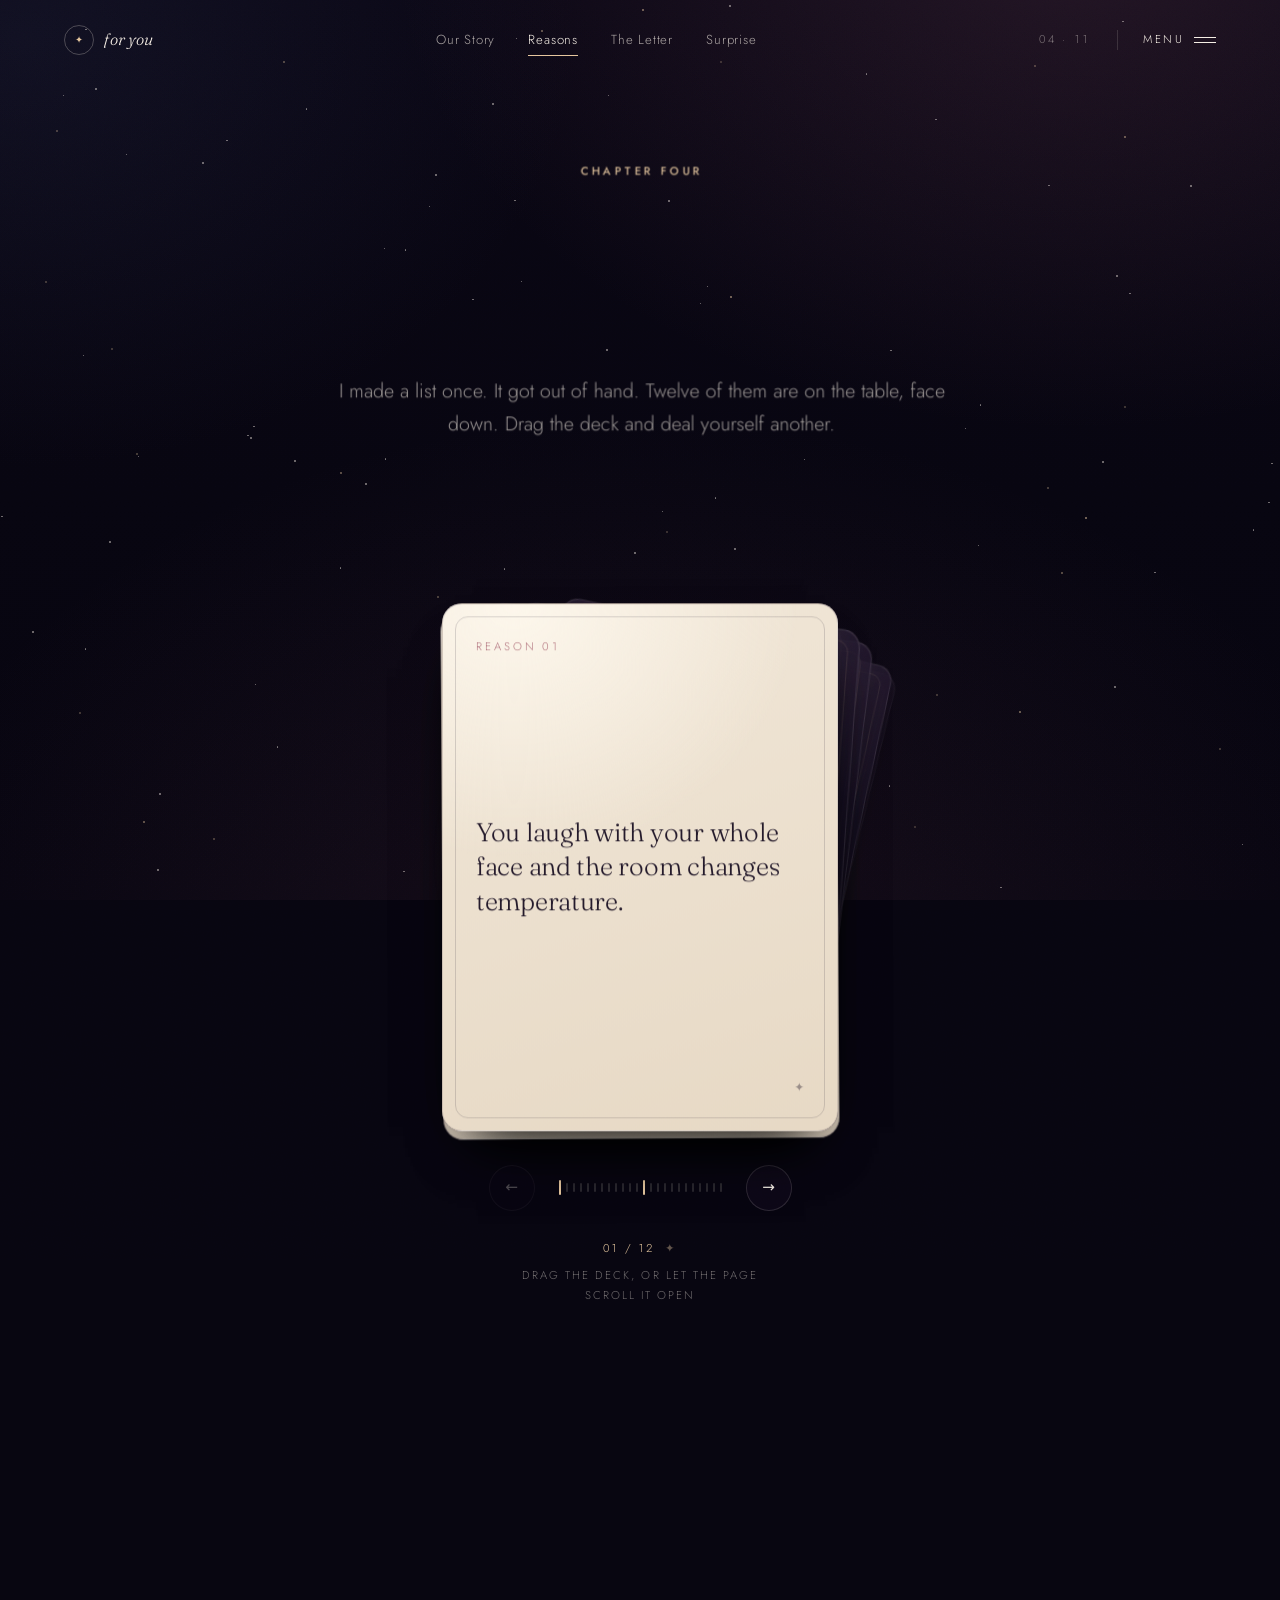
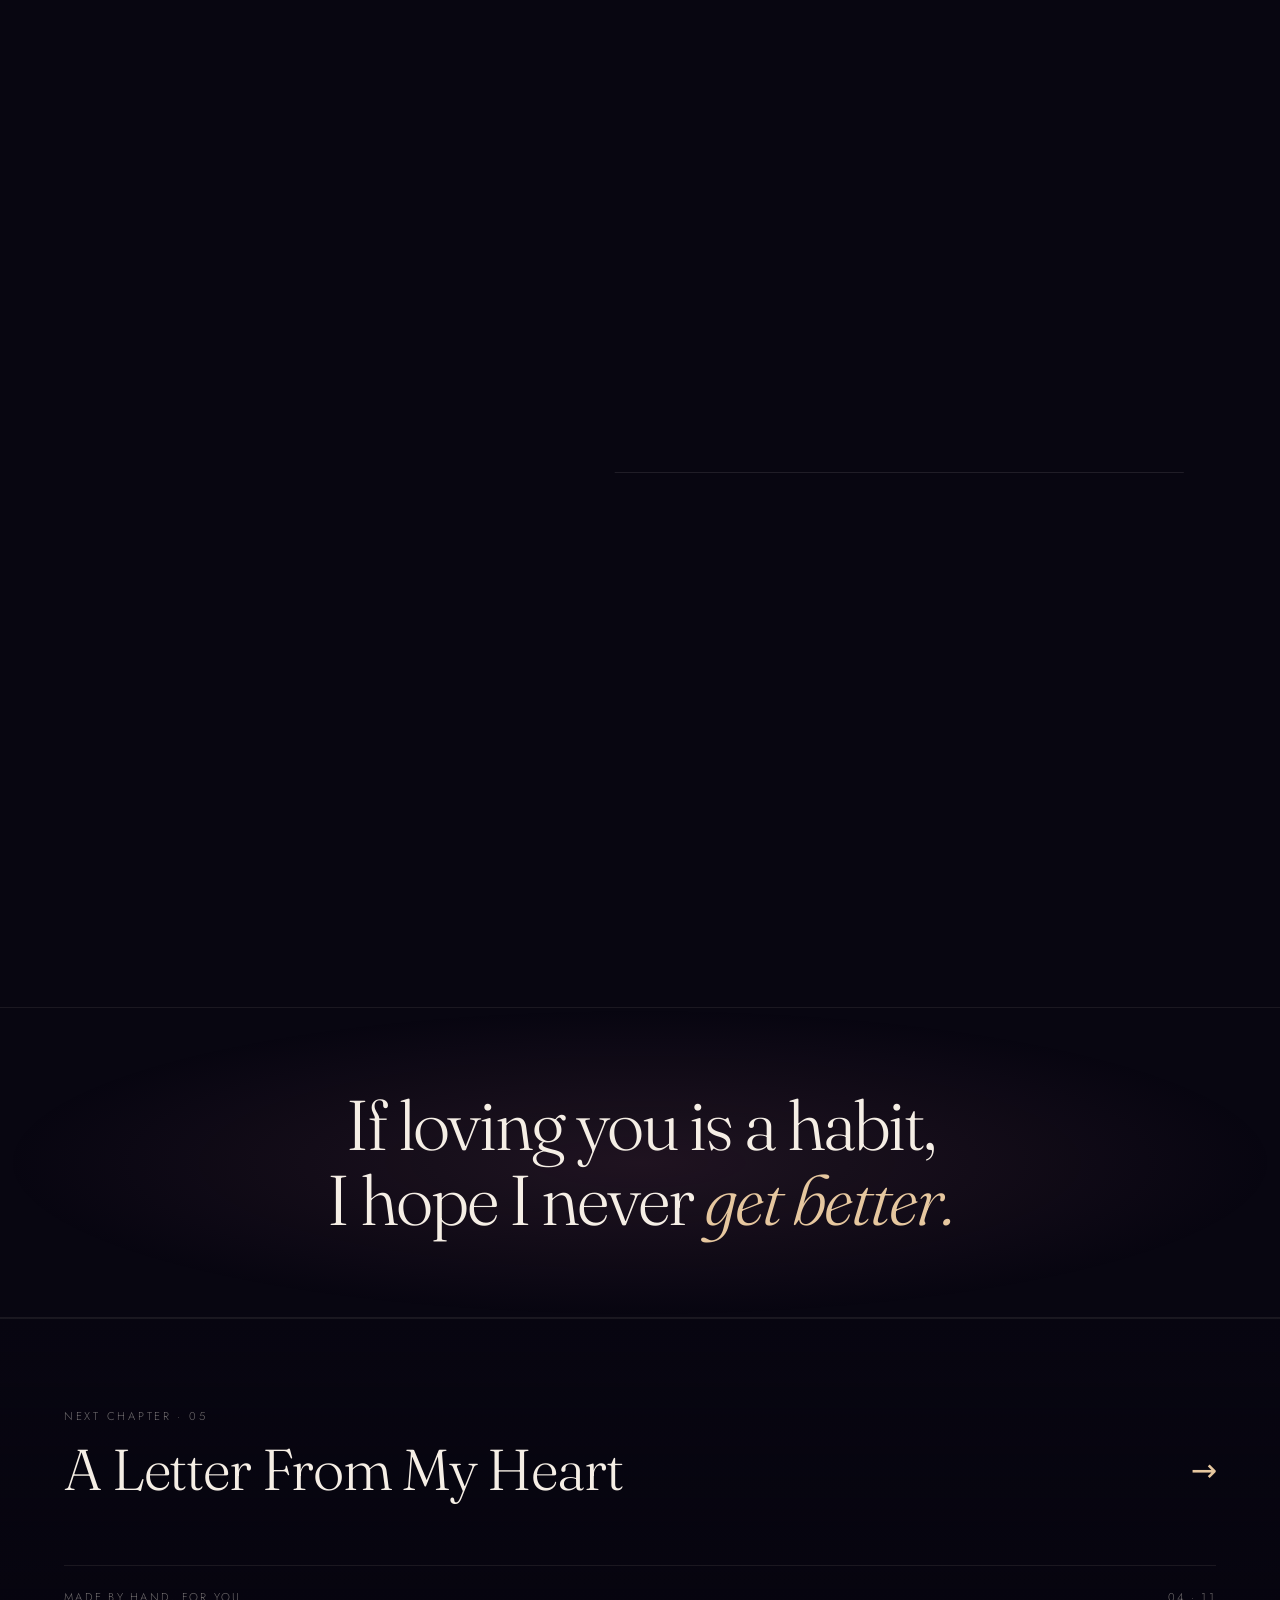
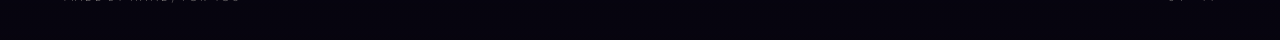
==== __deckdom3.html @ 0c1b1660 "Add files via upload" ====
<!DOCTYPE html>
<html lang="en" class="lenis has-lamp is-ready" style="scroll-behavior: auto;"><head>
<meta charset="utf-8">
<meta name="viewport" content="width=device-width, initial-scale=1, viewport-fit=cover">
<title>Reasons I Love You · November 4</title>
<meta name="description" content="Twelve of a thousand reasons. Drag the deck and deal yourself another. Chapter four.">
<meta name="theme-color" content="#080611">
<script src="js/gate.js"></script>
<link rel="icon" href="data:image/svg+xml,%3Csvg xmlns='http://www.w3.org/2000/svg' viewBox='0 0 32 32'%3E%3Ctext y='25' x='4' font-size='24' fill='%23e6c79f'%3E%E2%99%A5%3C/text%3E%3C/svg%3E">
<link rel="preconnect" href="https://fonts.googleapis.com">
<link rel="preconnect" href="https://fonts.gstatic.com" crossorigin="">
<link href="https://fonts.googleapis.com/css2?family=Fraunces:ital,opsz,wght@0,9..144,300..700;1,9..144,300..700&amp;family=Jost:wght@300;400;500&amp;display=swap" rel="stylesheet">
<link rel="stylesheet" href="css/tokens.css">
<link rel="stylesheet" href="css/base.css">
<link rel="stylesheet" href="css/components.css">
<link rel="stylesheet" href="css/pages.css">
<link rel="stylesheet" href="css/deck.css">
</head>
<body data-page="reasons" style="">

<a class="skip" href="#main">Skip to the content</a>

<div class="veil" aria-hidden="true"><span class="veil-mark">✦</span></div>
<div class="grain" aria-hidden="true"></div>
<div class="stardust" data-stardust="" aria-hidden="true"><span class="dust dust--gold" style="left: 34.17%; top: 66.2%; --twinkle-dur: 7.1s; --twinkle-delay: 5.5s; opacity: 0.38;"></span><span class="dust" style="left: 56.64%; top: 98.24%; --twinkle-dur: 7.4s; --twinkle-delay: 0.6s;"></span><span class="dust" style="left: 58.24%; top: 72.16%; --twinkle-dur: 7.0s; --twinkle-delay: 0.4s;"></span><span class="dust" style="left: 30.07%; top: 50.91%; --twinkle-dur: 6.5s; --twinkle-delay: 5.1s;"></span><span class="dust" style="left: 55.84%; top: 55.27%; --twinkle-dur: 5.8s; --twinkle-delay: 0.3s;"></span><span class="dust" style="left: 6.64%; top: 72.05%; --twinkle-dur: 8.0s; --twinkle-delay: 4.9s;"></span><span class="dust" style="left: 10.77%; top: 50.62%; --twinkle-dur: 5.9s; --twinkle-delay: 0.0s;"></span><span class="dust" style="left: 69.44%; top: 87.24%; --twinkle-dur: 4.1s; --twinkle-delay: 5.5s;"></span><span class="dust dust--gold" style="left: 84.74%; top: 57.43%; --twinkle-dur: 6.1s; --twinkle-delay: 3.0s; opacity: 0.62;"></span><span class="dust" style="left: 87.05%; top: 76.27%; --twinkle-dur: 3.7s; --twinkle-delay: 3.6s;"></span><span class="dust" style="left: 9.83%; top: 17.08%; --twinkle-dur: 6.4s; --twinkle-delay: 2.7s;"></span><span class="dust" style="left: 66.55%; top: 86.22%; --twinkle-dur: 5.3s; --twinkle-delay: 2.2s;"></span><span class="dust" style="left: 31.5%; top: 96.77%; --twinkle-dur: 4.5s; --twinkle-delay: 2.2s;"></span><span class="dust dust--gold" style="left: 87.83%; top: 15.11%; --twinkle-dur: 8.2s; --twinkle-delay: 4.6s; opacity: 0.55;"></span><span class="dust" style="left: 17.68%; top: 15.54%; --twinkle-dur: 3.9s; --twinkle-delay: 3.6s;"></span><span class="dust" style="left: 62.8%; top: 50.95%; --twinkle-dur: 5.2s; --twinkle-delay: 0.5s;"></span><span class="dust" style="left: 69.55%; top: 38.85%; --twinkle-dur: 6.3s; --twinkle-delay: 3.8s;"></span><span class="dust dust--gold" style="left: 42.23%; top: 3.28%; --twinkle-dur: 8.1s; --twinkle-delay: 3.7s; opacity: 0.51;"></span><span class="dust" style="left: 99.3%; top: 51.39%; --twinkle-dur: 8.0s; --twinkle-delay: 0.5s;"></span><span class="dust" style="left: 78.16%; top: 98.53%; --twinkle-dur: 4.1s; --twinkle-delay: 4.3s;"></span><span class="dust" style="left: 81.9%; top: 20.54%; --twinkle-dur: 5.8s; --twinkle-delay: 1.3s;"></span><span class="dust" style="left: 2.53%; top: 70.14%; --twinkle-dur: 6.7s; --twinkle-delay: 3.6s;"></span><span class="dust" style="left: 49.41%; top: 83.82%; --twinkle-dur: 7.3s; --twinkle-delay: 0.9s;"></span><span class="dust" style="left: 33.48%; top: 22.84%; --twinkle-dur: 5.8s; --twinkle-delay: 1.4s;"></span><span class="dust" style="left: 0.11%; top: 57.31%; --twinkle-dur: 6.5s; --twinkle-delay: 1.1s;"></span><span class="dust" style="left: 6.65%; top: 3.2%; --twinkle-dur: 8.2s; --twinkle-delay: 0.3s;"></span><span class="dust" style="left: 40.16%; top: 22.2%; --twinkle-dur: 7.9s; --twinkle-delay: 4.4s;"></span><span class="dust" style="left: 21.62%; top: 82.91%; --twinkle-dur: 3.6s; --twinkle-delay: 0.3s;"></span><span class="dust dust--gold" style="left: 87.8%; top: 45.16%; --twinkle-dur: 6.1s; --twinkle-delay: 1.4s; opacity: 0.32;"></span><span class="dust" style="left: 23.89%; top: 12.02%; --twinkle-dur: 5.4s; --twinkle-delay: 3.8s;"></span><span class="dust dust--gold" style="left: 3.51%; top: 31.21%; --twinkle-dur: 8.5s; --twinkle-delay: 0.0s; opacity: 0.33;"></span><span class="dust dust--gold" style="left: 8.67%; top: 38.69%; --twinkle-dur: 6.2s; --twinkle-delay: 4.4s; opacity: 0.32;"></span><span class="dust" style="left: 99.09%; top: 55.73%; --twinkle-dur: 4.3s; --twinkle-delay: 5.5s;"></span><span class="dust" style="left: 52.2%; top: 22.24%; --twinkle-dur: 4.1s; --twinkle-delay: 1.9s;"></span><span class="dust dust--gold" style="left: 80.8%; top: 7.18%; --twinkle-dur: 6.6s; --twinkle-delay: 2.8s; opacity: 0.37;"></span><span class="dust" style="left: 28.54%; top: 53.67%; --twinkle-dur: 6.7s; --twinkle-delay: 2.1s;"></span></div>
<div class="lamp" data-lamp="" aria-hidden="true" style="translate: none; rotate: none; scale: none; transform: translate(-50%, -50%) translate(-239.25px, -239.25px);"></div>

<header class="nav" data-nav="">
  <a class="brand" href="index.html" aria-label="For you, back to the beginning">
    <span class="brand-mark" aria-hidden="true">✦</span>
    <span class="brand-name">for you</span>
  </a>
  <nav class="nav-links" aria-label="Chapters">
    <a href="story.html">Our Story</a>
    <a href="reasons.html" aria-current="page">Reasons</a>
    <a href="letter.html">The Letter</a>
    <a href="surprise.html">Surprise</a>
  </nav>
  <div class="nav-right">
    <span class="nav-date" aria-hidden="true">04 · 11</span>
    <button class="menu-btn" type="button" data-menu-open="" aria-expanded="false" aria-controls="menu">
      <span class="menu-btn-text">Menu</span>
      <span class="menu-btn-icon" aria-hidden="true"><i></i><i></i></span>
    </button>
  </div>
</header>

<div class="progress" aria-hidden="true"><span data-progress="" style="transform: scaleX(0);"></span></div>

<div class="menu" id="menu" hidden="">
  <div class="menu-inner">
    <div class="menu-head">
      <span class="eyebrow">Seven chapters</span>
      <button class="menu-close" type="button" data-menu-close="" aria-label="Close the menu">Close</button>
    </div>
    <nav class="menu-list" aria-label="All chapters">
      <a href="index.html"><span class="menu-num">01</span><span class="menu-title">The Invitation</span></a>
      <a href="celebration.html"><span class="menu-num">02</span><span class="menu-title">Make a Wish</span></a>
      <a href="story.html"><span class="menu-num">03</span><span class="menu-title">Our Story</span></a>
      <a href="reasons.html" aria-current="page"><span class="menu-num">04</span><span class="menu-title">Reasons I Love You</span></a>
      <a href="letter.html"><span class="menu-num">05</span><span class="menu-title">A Letter</span></a>
      <a href="surprise.html"><span class="menu-num">06</span><span class="menu-title">A Surprise</span></a>
      <a href="wish.html"><span class="menu-num">07</span><span class="menu-title">The Last Page</span></a>
    </nav>
    <div class="menu-foot">
      <p>Made by hand. For you.</p>
      <p class="menu-date">November 4</p>
    </div>
  </div>
</div>

<main id="main">

  <header class="page-hero page-hero--center">
    <div class="wrap">
      <p class="eyebrow" data-reveal="" data-revealed="1" style="translate: none; rotate: none; scale: none; opacity: 0.913; transform: translate3d(0px, 2.263px, 0px);">Chapter four</p>
      <h1 class="page-title">
        <span class="line"><span class="line-in" data-hero-line="" style="translate: none; rotate: none; scale: none; transform: translate(0%, 112.106%) translate3d(0px, 0px, 0px);">Reasons I love you,</span></span>
        <span class="line"><span class="line-in" data-hero-line="" style="translate: none; rotate: none; scale: none; transform: translate(0%, 118%);"><em>one at a time.</em></span></span>
      </h1>
      <p class="page-lede" data-reveal="" data-revealed="1" style="translate: none; rotate: none; scale: none; opacity: 0.913; transform: translate3d(0px, 2.263px, 0px);">
        I made a list once. It got out of hand. Twelve of them are on the table,
        face down. Drag the deck and deal yourself another.
      </p>
    </div>
  </header>

  <section class="deck-section" data-deck-section="" aria-labelledby="deck-heading">
    <h2 class="sr-only" id="deck-heading">A deck of reasons</h2>
    <div class="wrap deck-wrap">
      <div class="deck-stage" style="translate: none; rotate: none; scale: none; transform: translate3d(0px, 13.2725px, 0px);">
        <div class="deck-glow" aria-hidden="true"></div>

        <div class="deck" data-deck="" tabindex="0" role="group" aria-roledescription="deck of cards" aria-label="Reason 1 of 12. You laugh with your whole face and the room changes temperature. Drag, swipe, or use the arrow keys for the next one.">
          <!-- the twelve cards are built from js/config.js -->
        <article class="deck-card is-front" style="transform: translate3d(0px, 0px, 0px) rotate(0deg) scale(1); opacity: 1; z-index: 60;"><div class="deck-card__shell" style="translate: none; rotate: none; scale: none; opacity: 0.913; transform: translate(0%, 1.3926%) translate3d(0px, 0px, 0px) rotate(-0.3481deg);"><div class="deck-card__cover" aria-hidden="true"><span class="deck-card__num">01</span><span class="deck-card__glyph">✦</span><span class="deck-card__seal">a reason</span></div><div class="deck-card__note"><span class="deck-card__index">reason 01</span><p class="deck-card__text">You laugh with your whole face and the room changes temperature.</p><span class="deck-card__flourish" aria-hidden="true">✦</span></div></div></article><article class="deck-card" aria-hidden="true" style="transform: translate3d(16.09px, -11.8px, -34px) rotate(3.79deg) scale(0.97); opacity: 1; z-index: 54;"><div class="deck-card__shell" style="translate: none; rotate: none; scale: none; opacity: 0.8695; transform: translate(0%, 2.0882%) translate3d(0px, 0px, 0px) rotate(0.522deg);"><div class="deck-card__cover" aria-hidden="true"><span class="deck-card__num">02</span><span class="deck-card__glyph">✦</span><span class="deck-card__seal">a reason</span></div><div class="deck-card__note"><span class="deck-card__index">reason 02</span><p class="deck-card__text">You remember the small things. The tea I like. The song I stopped listening to.</p><span class="deck-card__flourish" aria-hidden="true">✦</span></div></div></article><article class="deck-card" aria-hidden="true" style="transform: translate3d(32.18px, -23.6px, -68px) rotate(7.59deg) scale(0.94); opacity: 1; z-index: 48;"><div class="deck-card__shell" style="translate: none; rotate: none; scale: none; opacity: 0.8115; transform: translate(0%, 3.0166%) translate3d(0px, 0px, 0px) rotate(-0.7542deg);"><div class="deck-card__cover" aria-hidden="true"><span class="deck-card__num">03</span><span class="deck-card__glyph">✦</span><span class="deck-card__seal">a reason</span></div><div class="deck-card__note"><span class="deck-card__index">reason 03</span><p class="deck-card__text">You are brave in ways you never give yourself credit for.</p><span class="deck-card__flourish" aria-hidden="true">✦</span></div></div></article><article class="deck-card" aria-hidden="true" style="transform: translate3d(48.28px, -35.4px, -102px) rotate(11.38deg) scale(0.91); opacity: 1; z-index: 42;"><div class="deck-card__shell" style="translate: none; rotate: none; scale: none; opacity: 0.7359; transform: translate(0%, 4.2249%) translate3d(0px, 0px, 0px) rotate(1.0562deg);"><div class="deck-card__cover" aria-hidden="true"><span class="deck-card__num">04</span><span class="deck-card__glyph">✦</span><span class="deck-card__seal">a reason</span></div><div class="deck-card__note"><span class="deck-card__index">reason 04</span><p class="deck-card__text">You make ordinary Tuesdays feel like they matter.</p><span class="deck-card__flourish" aria-hidden="true">✦</span></div></div></article><article class="deck-card" aria-hidden="true" style="transform: translate3d(64.37px, -47.2px, -136px) rotate(15.17deg) scale(0.88); opacity: 0.4; z-index: 36;"><div class="deck-card__shell" style="translate: none; rotate: none; scale: none; opacity: 0.6397; transform: translate(0%, 5.7642%) translate3d(0px, 0px, 0px) rotate(-1.441deg);"><div class="deck-card__cover" aria-hidden="true"><span class="deck-card__num">05</span><span class="deck-card__glyph">✦</span><span class="deck-card__seal">a reason</span></div><div class="deck-card__note"><span class="deck-card__index">reason 05</span><p class="deck-card__text">The way you say my name when you are half asleep.</p><span class="deck-card__flourish" aria-hidden="true">✦</span></div></div></article><article class="deck-card" aria-hidden="true" style="transform: translate3d(80.46px, -59px, -170px) rotate(18.96deg) scale(0.85); opacity: 0; z-index: 30;"><div class="deck-card__shell" style="translate: none; rotate: none; scale: none; opacity: 0.5194; transform: translate(0%, 7.6901%) translate3d(0px, 0px, 0px) rotate(1.9225deg);"><div class="deck-card__cover" aria-hidden="true"><span class="deck-card__num">06</span><span class="deck-card__glyph">✦</span><span class="deck-card__seal">a reason</span></div><div class="deck-card__note"><span class="deck-card__index">reason 06</span><p class="deck-card__text">You argue for me even on the days I forget to argue for myself.</p><span class="deck-card__flourish" aria-hidden="true">✦</span></div></div></article><article class="deck-card" aria-hidden="true" style="transform: translate3d(96.55px, -70.8px, -204px) rotate(22.76deg) scale(0.82); opacity: 0; z-index: 24;"><div class="deck-card__shell" style="translate: none; rotate: none; scale: none; opacity: 0.3711; transform: translate(0%, 10.0625%) translate3d(0px, 0px, 0px) rotate(-2.5156deg);"><div class="deck-card__cover" aria-hidden="true"><span class="deck-card__num">07</span><span class="deck-card__glyph">✦</span><span class="deck-card__seal">a reason</span></div><div class="deck-card__note"><span class="deck-card__index">reason 07</span><p class="deck-card__text">You send me things at two in the morning because they reminded you of us.</p><span class="deck-card__flourish" aria-hidden="true">✦</span></div></div></article><article class="deck-card" aria-hidden="true" style="transform: translate3d(96.55px, -70.8px, -204px) rotate(22.76deg) scale(0.82); opacity: 0; z-index: 18;"><div class="deck-card__shell" style="translate: none; rotate: none; scale: none; opacity: 0.1909; transform: translate(0%, 12.9457%) translate3d(0px, 0px, 0px) rotate(3.2364deg);"><div class="deck-card__cover" aria-hidden="true"><span class="deck-card__num">08</span><span class="deck-card__glyph">✦</span><span class="deck-card__seal">a reason</span></div><div class="deck-card__note"><span class="deck-card__index">reason 08</span><p class="deck-card__text">You are gentle with people who can do nothing for you.</p><span class="deck-card__flourish" aria-hidden="true">✦</span></div></div></article><article class="deck-card" aria-hidden="true" style="transform: translate3d(96.55px, -70.8px, -204px) rotate(22.76deg) scale(0.82); opacity: 0; z-index: 12;"><div class="deck-card__shell" style="translate: none; rotate: none; scale: none; opacity: 0; transform: translate(0%, 16%) rotate(-4deg);"><div class="deck-card__cover" aria-hidden="true"><span class="deck-card__num">09</span><span class="deck-card__glyph">✦</span><span class="deck-card__seal">a reason</span></div><div class="deck-card__note"><span class="deck-card__index">reason 09</span><p class="deck-card__text">Your hand finds mine in a crowd without looking.</p><span class="deck-card__flourish" aria-hidden="true">✦</span></div></div></article><article class="deck-card" aria-hidden="true" style="transform: translate3d(96.55px, -70.8px, -204px) rotate(22.76deg) scale(0.82); opacity: 0; z-index: 6;"><div class="deck-card__shell" style="translate: none; rotate: none; scale: none; opacity: 0; transform: translate(0%, 16%) rotate(4deg);"><div class="deck-card__cover" aria-hidden="true"><span class="deck-card__num">10</span><span class="deck-card__glyph">✦</span><span class="deck-card__seal">a reason</span></div><div class="deck-card__note"><span class="deck-card__index">reason 10</span><p class="deck-card__text">You forgive me faster than I deserve.</p><span class="deck-card__flourish" aria-hidden="true">✦</span></div></div></article><article class="deck-card" aria-hidden="true" style="transform: translate3d(96.55px, -70.8px, -204px) rotate(22.76deg) scale(0.82); opacity: 0; z-index: 0;"><div class="deck-card__shell" style="translate: none; rotate: none; scale: none; opacity: 0; transform: translate(0%, 16%) rotate(-4deg);"><div class="deck-card__cover" aria-hidden="true"><span class="deck-card__num">11</span><span class="deck-card__glyph">✦</span><span class="deck-card__seal">a reason</span></div><div class="deck-card__note"><span class="deck-card__index">reason 11</span><p class="deck-card__text">You are the only person I never get tired of telling my day to.</p><span class="deck-card__flourish" aria-hidden="true">✦</span></div></div></article><article class="deck-card" aria-hidden="true" style="transform: translate3d(96.55px, -70.8px, -204px) rotate(22.76deg) scale(0.82); opacity: 0; z-index: -6;"><div class="deck-card__shell" style="translate: none; rotate: none; scale: none; opacity: 0; transform: translate(0%, 16%) rotate(4deg);"><div class="deck-card__cover" aria-hidden="true"><span class="deck-card__num">12</span><span class="deck-card__glyph">✦</span><span class="deck-card__seal">a reason</span></div><div class="deck-card__note"><span class="deck-card__index">reason 12</span><p class="deck-card__text">Because loving you is the easiest thing I have ever done, and the one I am proudest of.</p><span class="deck-card__flourish" aria-hidden="true">✦</span></div></div></article></div>
      </div>

      <noscript>
        <p class="deck-fallback">The deck itself needs JavaScript. The twelve reasons are still true either way.</p>
      </noscript>

      <p class="deck-live sr-only" aria-live="polite" data-deck-live=""></p>

      <div class="deck-controls">
        <button class="deck-step" type="button" data-deck-prev="" aria-label="The reason before this one" disabled="">
          <span aria-hidden="true">←</span>
        </button>
        <div class="deck-meter" data-deck-meter="" aria-hidden="true"><span class="is-on"></span><span></span><span></span><span></span><span></span><span></span><span></span><span></span><span></span><span></span><span></span><span></span></div>
        <button class="deck-step" type="button" data-deck-next="" aria-label="The next reason">
          <span aria-hidden="true">→</span>
        </button>
      </div>

      <p class="deck-hint">
        <span data-deck-count="">01 / 12</span>
        <span class="deck-hint-dot" aria-hidden="true">✦</span>
        <span>Drag the deck, or let the page scroll it open</span>
      </p>
    </div>
  </section>

  <section class="section small-things">
    <div class="wrap small-grid">
      <div>
        <p class="eyebrow" data-reveal="" data-revealed="1" style="translate: none; rotate: none; scale: none; opacity: 0; transform: translate(0px, 26px);">The small ones</p>
        <h2 class="sec-title" data-reveal="" data-revealed="1" style="translate: none; rotate: none; scale: none; opacity: 0; transform: translate(0px, 26px);">The things too small <em>to be a whole reason.</em></h2>
      </div>
      <ul class="small-list">
        <li data-reveal="" data-revealed="1" style="translate: none; rotate: none; scale: none; opacity: 0; transform: translate(0px, 26px);"><span class="small-num">01</span><span>You save me the last bite without announcing it.</span></li>
        <li data-reveal="" data-revealed="1" style="translate: none; rotate: none; scale: none; opacity: 0; transform: translate(0px, 26px);"><span class="small-num">02</span><span>You steal my hoodie and then deny the theft convincingly.</span></li>
        <li data-reveal="" data-revealed="1" style="translate: none; rotate: none; scale: none; opacity: 0; transform: translate(0px, 26px);"><span class="small-num">03</span><span>Your hair in the morning, entirely unbothered by physics.</span></li>
        <li data-reveal="" data-revealed="1" style="translate: none; rotate: none; scale: none; opacity: 0; transform: translate(0px, 26px);"><span class="small-num">04</span><span>You send me a song with no context and it is always right.</span></li>
        <li data-reveal="" data-revealed="1" style="translate: none; rotate: none; scale: none; opacity: 0; transform: translate(0px, 26px);"><span class="small-num">05</span><span>The way you say "come here" when you can tell I am spiralling.</span></li>
        <li data-reveal="" data-revealed="1" style="translate: none; rotate: none; scale: none; opacity: 0; transform: translate(0px, 26px);"><span class="small-num">06</span><span>You get excited about weather. Weather. I find it adorable.</span></li>
        <li data-reveal="" data-revealed="1" style="translate: none; rotate: none; scale: none; opacity: 0; transform: translate(0px, 26px);"><span class="small-num">07</span><span>You remember the version of a story I told once, badly, at 3 a.m.</span></li>
        <li data-reveal="" data-revealed="1" style="translate: none; rotate: none; scale: none; opacity: 0; transform: translate(0px, 26px);"><span class="small-num">08</span><span>You leave your cup in exactly the same place every morning.</span></li>
      </ul>
    </div>
  </section>

  <section class="quote-band quote-band--short" aria-label="One more reason">
    <p class="quote-text" data-parallax-quote="">
      If loving you is a habit,<br>
      I hope I never <em>get better.</em>
    </p>
  </section>

</main>

<footer class="site-foot">
  <nav class="next-chapter" aria-label="Next chapter">
    <a href="letter.html">
      <span class="next-kicker">Next chapter · 05</span>
      <span class="next-title">A Letter From My Heart <span class="next-arrow" aria-hidden="true">→</span></span>
    </a>
  </nav>
  <div class="foot-meta">
    <span>Made by hand, for you</span>
    <span>04 · 11</span>
  </div>
</footer>

<noscript><style>.veil{display:none}</style></noscript>

<script src="vendor/gsap.min.js" defer=""></script>
<script src="vendor/ScrollTrigger.min.js" defer=""></script>
<script src="vendor/lenis.min.js" defer=""></script>
<script src="js/config.js" defer=""></script>
<script src="js/core.js" defer=""></script>
<script src="js/deck.js" defer=""></script>
<script src="js/pages.js" defer=""></script>
<script src="js/main.js" defer=""></script>

<script>
(function () {
  var pre = document.createElement("pre");
  pre.id = "__t";
  pre.style.cssText = "font:12px monospace;white-space:pre-wrap";
  var log = [];
  function say(k, v) { log.push(k + ": " + v); pre.textContent = log.join("
"); }
  say("ALIVE", "probe parsed");
  function start() {
    try {
      say("pre in dom", !!document.body.contains(pre));
      var deck = document.querySelector("[data-deck]");
      var cards = document.querySelectorAll(".deck-card");
      var count = document.querySelector("[data-deck-count]");
      say("cards", cards.length);
      say("count", count.textContent.trim());
      say("scrollY", window.scrollY);
      say("lenis", window.App && App.lenis ? "present" : "absent");
      say("card2 start", cards[2].style.transform);
      say("stage start", deck.parentNode.style.transform);

      if (window.App && App.lenis) App.lenis.scrollTo(700, { immediate: true });
      else window.scrollTo(0, 700);

      setTimeout(function () {
        say("scrollY after lenis", Math.round(window.scrollY));
        say("card2 after", cards[2].style.transform);
        say("stage after", deck.parentNode.style.transform);
        say("count after scroll", count.textContent.trim());
        say("DONE", "true");
      }, 1200);
    } catch (err) {
      say("ERROR", err.message);
    }
  }
  document.body.appendChild(pre);
  setTimeout(start, 900);
  window.addEventListener("error", function (e) { say("PAGE ERROR", e.message); });
})();
</script>


</body></html>
---- css/tokens.css ----
/* =========================================================
   Tokens
   One palette: ink night, champagne gold, dusty rose, ivory.
   One type pairing: Fraunces (display) + Jost (interface).
   ========================================================= */

:root {
  /* palette */
  --ink: #080611;
  --ink-2: #0c0918;
  --plum: #150e24;
  --ivory: #f5eee5;
  --ivory-dim: rgba(245, 238, 229, 0.68);
  --ivory-faint: rgba(245, 238, 229, 0.44);
  --gold: #e6c79f;
  --gold-bright: #f7e4c6;
  --gold-deep: #b78d5e;
  --rose: #e3a6a9;
  --rose-deep: #b3747f;
  --line: rgba(245, 238, 229, 0.14);
  --line-soft: rgba(245, 238, 229, 0.08);
  --line-strong: rgba(245, 238, 229, 0.26);

  /* paper (the letter page) */
  --paper: #f1e7d8;
  --paper-2: #e7d9c5;
  --paper-ink: #241a2b;
  --paper-muted: rgba(36, 26, 43, 0.68);

  /* type */
  --font-display: "Fraunces", "Iowan Old Style", "Palatino Linotype", Georgia, serif;
  --font-body: "Jost", "Avenir Next", "Segoe UI", system-ui, sans-serif;

  --t-hero: clamp(3.1rem, 10.2vw, 8.8rem);
  --t-title: clamp(2.45rem, 6.6vw, 5.2rem);
  --t-h2: clamp(1.85rem, 4.1vw, 3.2rem);
  --t-h3: clamp(1.28rem, 2vw, 1.7rem);
  --t-lede: clamp(1.02rem, 1.15vw + 0.72rem, 1.24rem);
  --t-body: clamp(0.98rem, 0.42vw + 0.86rem, 1.08rem);
  --t-small: clamp(0.79rem, 0.28vw + 0.72rem, 0.87rem);
  --t-label: clamp(0.63rem, 0.2vw + 0.57rem, 0.71rem);

  /* space */
  --sp-1: 0.5rem;
  --sp-2: 0.875rem;
  --sp-3: 1.5rem;
  --sp-4: 2.5rem;
  --sp-5: 4rem;
  --sp-6: 6.5rem;
  --sp-7: 9rem;

  --gutter: clamp(1.25rem, 5vw, 5rem);
  --max: 1200px;
  --nav-h: 76px;

  /* motion */
  --ease-out: cubic-bezier(0.16, 1, 0.3, 1);
  --ease-in-out: cubic-bezier(0.65, 0, 0.35, 1);
  --ease-soft: cubic-bezier(0.33, 1, 0.68, 1);
}
---- css/base.css ----
/* =========================================================
   Base: reset, atmosphere, typography, layout primitives
   ========================================================= */

*,
*::before,
*::after {
  box-sizing: border-box;
}

html {
  -webkit-text-size-adjust: 100%;
  scroll-behavior: smooth;
  background: var(--ink);
}

@media (prefers-reduced-motion: reduce) {
  html {
    scroll-behavior: auto;
  }
}

body {
  margin: 0;
  min-height: 100vh;
  font-family: var(--font-body);
  font-size: var(--t-body);
  font-weight: 300;
  line-height: 1.7;
  color: var(--ivory);
  background: transparent;
  overflow-x: clip;
  -webkit-font-smoothing: antialiased;
  -moz-osx-font-smoothing: grayscale;
  text-rendering: optimizeLegibility;
}

/* the night sky behind everything */
body::before {
  content: "";
  position: fixed;
  inset: 0;
  z-index: -1;
  pointer-events: none;
  background:
    radial-gradient(1100px 780px at 84% -6%, rgba(126, 74, 96, 0.22), transparent 62%),
    radial-gradient(920px 720px at 2% 4%, rgba(54, 64, 104, 0.18), transparent 60%),
    radial-gradient(1200px 900px at 50% 112%, rgba(120, 72, 90, 0.16), transparent 66%),
    linear-gradient(180deg, #0a0714 0%, var(--ink) 55%, #070510 100%);
}

img,
svg,
canvas {
  display: block;
  max-width: 100%;
}

button,
input,
textarea,
select {
  font: inherit;
  color: inherit;
}

button {
  background: none;
  border: 0;
  padding: 0;
  cursor: pointer;
  -webkit-tap-highlight-color: transparent;
}

a {
  color: inherit;
  text-decoration: none;
  -webkit-tap-highlight-color: transparent;
}

ul,
ol {
  margin: 0;
  padding: 0;
  list-style: none;
}

::selection {
  background: var(--gold);
  color: #1a1020;
}

:focus-visible {
  outline: 1px solid var(--gold);
  outline-offset: 4px;
  border-radius: 2px;
}

[hidden] {
  display: none !important;
}

.skip {
  position: fixed;
  top: 0.75rem;
  left: 0.75rem;
  z-index: 210;
  padding: 0.7rem 1rem;
  background: var(--gold);
  color: #17101f;
  font-size: 0.78rem;
  letter-spacing: 0.12em;
  text-transform: uppercase;
  transform: translateY(-180%);
  transition: transform 0.3s var(--ease-out);
}

.skip:focus {
  transform: translateY(0);
}

.sr-only {
  position: absolute !important;
  width: 1px;
  height: 1px;
  padding: 0;
  margin: -1px;
  overflow: hidden;
  clip: rect(0, 0, 0, 0);
  white-space: nowrap;
  border: 0;
}

/* ---------- typography ---------- */

h1,
h2,
h3,
h4 {
  margin: 0;
  font-family: var(--font-display);
  font-weight: 400;
  font-optical-sizing: auto;
  line-height: 1.02;
  letter-spacing: -0.015em;
}

h1 em,
h2 em,
h3 em,
p em {
  font-style: italic;
}

h1 em,
h2 em,
h3 em {
  color: var(--gold);
}

p {
  margin: 0;
}

strong {
  font-weight: 500;
  color: var(--gold-bright);
}

.eyebrow {
  margin: 0;
  font-family: var(--font-body);
  font-size: var(--t-label);
  font-weight: 500;
  letter-spacing: 0.3em;
  line-height: 1.4;
  text-transform: uppercase;
  color: var(--gold);
}

.page-title {
  font-size: var(--t-title);
  line-height: 0.98;
  letter-spacing: -0.025em;
  max-width: 20ch;
}

.page-lede {
  max-width: 52ch;
  margin-top: clamp(1.4rem, 3vw, 2rem);
  font-size: var(--t-lede);
  line-height: 1.65;
  color: var(--ivory-dim);
}

.sec-title {
  font-size: var(--t-h2);
  line-height: 1.04;
}

.center {
  text-align: center;
}

.center .page-lede,
.center .page-title,
.center .sec-title {
  margin-inline: auto;
}

/* ---------- layout ---------- */

.wrap {
  width: 100%;
  max-width: var(--max);
  margin-inline: auto;
  padding-inline: var(--gutter);
}

.narrow {
  max-width: 800px;
}

.section {
  position: relative;
  z-index: 1;
  padding-block: clamp(4.5rem, 10vw, 8.5rem);
}

main {
  position: relative;
  z-index: 1;
}

/* masked line reveal. JS sets the initial offset so nothing hides without it. */
.line {
  display: block;
  overflow: hidden;
  padding-bottom: 0.09em;
  margin-bottom: -0.09em;
}

.line-in {
  display: block;
  transform-origin: 0% 100%;
}

/* ---------- atmosphere ---------- */

.grain {
  position: fixed;
  inset: -40%;
  z-index: 70;
  pointer-events: none;
  opacity: 0.05;
  mix-blend-mode: soft-light;
  background-image: url("data:image/svg+xml,%3Csvg xmlns='http://www.w3.org/2000/svg' width='240' height='240'%3E%3Cfilter id='n'%3E%3CfeTurbulence type='fractalNoise' baseFrequency='0.82' numOctaves='3' stitchTiles='stitch'/%3E%3C/filter%3E%3Crect width='240' height='240' filter='url(%23n)'/%3E%3C/svg%3E");
  animation: grain-drift 9s steps(5) infinite;
}

@keyframes grain-drift {
  0% { transform: translate3d(0, 0, 0); }
  20% { transform: translate3d(-2%, 1%, 0); }
  40% { transform: translate3d(1%, -2%, 0); }
  60% { transform: translate3d(-1%, 2%, 0); }
  80% { transform: translate3d(2%, 1%, 0); }
  100% { transform: translate3d(0, 0, 0); }
}

.stardust {
  position: fixed;
  inset: 0;
  z-index: 0;
  pointer-events: none;
  overflow: hidden;
}

.dust {
  position: absolute;
  width: 1.5px;
  height: 1.5px;
  border-radius: 50%;
  background: var(--ivory);
  opacity: 0.5;
  animation: twinkle var(--twinkle-dur, 5s) ease-in-out var(--twinkle-delay, 0s) infinite alternate;
}

.dust--gold {
  background: var(--gold);
  width: 2px;
  height: 2px;
}

@keyframes twinkle {
  from { opacity: 0.12; transform: scale(0.6); }
  to { opacity: 0.75; transform: scale(1); }
}

/* a warm lamp that follows the pointer, desktop only */
.lamp {
  position: fixed;
  top: 0;
  left: 0;
  z-index: 3;
  width: min(58vmax, 680px);
  aspect-ratio: 1;
  border-radius: 50%;
  pointer-events: none;
  opacity: 0;
  background: radial-gradient(
    circle,
    rgba(230, 199, 159, 0.11),
    rgba(227, 166, 169, 0.05) 42%,
    transparent 70%
  );
  transform: translate(-50%, -50%);
  transition: opacity 0.8s ease;
  will-change: transform;
}

html.has-lamp .lamp {
  opacity: 1;
}

@media (hover: none), (prefers-reduced-motion: reduce) {
  .lamp {
    display: none;
  }
}

/* ---------- scrollbar ---------- */

@supports (scrollbar-width: thin) {
  html {
    scrollbar-width: thin;
    scrollbar-color: rgba(230, 199, 159, 0.3) transparent;
  }
}

/* ---------- lenis ---------- */

html.lenis,
html.lenis body {
  height: auto;
}

.lenis.lenis-smooth {
  scroll-behavior: auto !important;
}

.lenis.lenis-smooth [data-lenis-prevent] {
  overscroll-behavior: contain;
}

.lenis.lenis-stopped {
  overflow: hidden;
}

/* ---------- reduced motion ---------- */

@media (prefers-reduced-motion: reduce) {
  *,
  *::before,
  *::after {
    animation-duration: 0.001ms !important;
    animation-iteration-count: 1 !important;
    transition-duration: 0.001ms !important;
  }

  .grain,
  .dust {
    animation: none;
  }
}
---- css/components.css ----
/* =========================================================
   Components: veil, nav, menu, buttons, chapters, marquee, footer
   ========================================================= */

/* ---------- page veil ---------- */

.veil {
  position: fixed;
  inset: 0;
  z-index: 100;
  display: grid;
  place-items: center;
  background:
    radial-gradient(800px 600px at 50% 45%, rgba(126, 74, 96, 0.18), transparent 65%),
    var(--ink);
  transform: translateY(0);
  transition:
    transform 0.85s var(--ease-out),
    visibility 0s linear 0.85s;
}

html.is-ready .veil {
  transform: translateY(-101%);
  visibility: hidden;
}

.veil.is-leaving {
  transform: translateY(0) !important;
  visibility: visible !important;
  transition: transform 0.62s var(--ease-in-out);
}

.veil-mark {
  font-size: 1.4rem;
  color: var(--gold);
  opacity: 0.8;
  animation: veil-pulse 2.2s ease-in-out infinite;
}

@keyframes veil-pulse {
  0%, 100% { opacity: 0.25; transform: scale(0.94); }
  50% { opacity: 0.9; transform: scale(1.06); }
}

/* ---------- nav ---------- */

.nav {
  position: fixed;
  inset: 0 0 auto 0;
  z-index: 80;
  display: flex;
  align-items: center;
  justify-content: space-between;
  gap: 2rem;
  padding: clamp(0.9rem, 2vw, 1.5rem) var(--gutter);
  transition: background-color 0.5s ease, border-color 0.5s ease, padding 0.4s ease;
  border-bottom: 1px solid transparent;
}

.nav.is-stuck {
  background: rgba(8, 6, 17, 0.72);
  -webkit-backdrop-filter: blur(12px);
  backdrop-filter: blur(12px);
  border-bottom-color: var(--line-soft);
  padding-block: 0.7rem;
}

.brand {
  display: inline-flex;
  align-items: center;
  gap: 0.65rem;
  color: var(--ivory);
}

.brand-mark {
  display: grid;
  place-items: center;
  width: 30px;
  height: 30px;
  border: 1px solid var(--line-strong);
  border-radius: 50%;
  font-size: 0.6rem;
  color: var(--gold);
  transition: transform 0.7s var(--ease-out), border-color 0.4s ease;
}

.brand:hover .brand-mark {
  transform: rotate(90deg);
  border-color: var(--gold);
}

.brand-name {
  font-family: var(--font-display);
  font-style: italic;
  font-size: 1.02rem;
  letter-spacing: 0.01em;
}

.nav-links {
  display: none;
  gap: clamp(1.4rem, 2.6vw, 2.4rem);
}

.nav-links a {
  position: relative;
  padding: 0.3rem 0;
  font-size: 0.82rem;
  letter-spacing: 0.06em;
  color: var(--ivory-dim);
  transition: color 0.4s ease;
}

.nav-links a::after {
  content: "";
  position: absolute;
  left: 0;
  bottom: 0;
  width: 100%;
  height: 1px;
  background: var(--gold);
  transform: scaleX(0);
  transform-origin: right;
  transition: transform 0.5s var(--ease-out);
}

.nav-links a:hover,
.nav-links a[aria-current="page"] {
  color: var(--ivory);
}

.nav-links a:hover::after,
.nav-links a[aria-current="page"]::after {
  transform: scaleX(1);
  transform-origin: left;
}

.nav-right {
  display: flex;
  align-items: center;
  gap: clamp(0.9rem, 2vw, 1.6rem);
}

.nav-date {
  display: none;
  font-size: var(--t-label);
  letter-spacing: 0.24em;
  color: var(--ivory-faint);
  font-variant-numeric: tabular-nums;
}

.menu-btn {
  display: inline-flex;
  align-items: center;
  gap: 0.6rem;
  padding: 0.35rem 0;
  color: var(--ivory);
  font-size: var(--t-label);
  letter-spacing: 0.22em;
  text-transform: uppercase;
}

.menu-btn-icon {
  display: grid;
  gap: 4px;
  width: 22px;
}

.menu-btn-icon i {
  display: block;
  height: 1px;
  background: currentColor;
  transform-origin: center;
  transition: transform 0.45s var(--ease-out);
}

.menu-btn:hover .menu-btn-icon i:first-child {
  transform: scaleX(0.65);
}

.menu-btn:hover .menu-btn-icon i:last-child {
  transform: translateX(3px);
}

@media (min-width: 1024px) {
  .nav-links {
    display: flex;
  }

  .nav-date {
    display: inline-block;
    padding-right: clamp(0.9rem, 2vw, 1.6rem);
    border-right: 1px solid var(--line);
  }
}

/* ---------- progress ---------- */

.progress {
  position: fixed;
  top: 0;
  left: 0;
  right: 0;
  height: 1px;
  z-index: 85;
  pointer-events: none;
}

.progress span {
  display: block;
  height: 100%;
  background: linear-gradient(90deg, var(--gold-deep), var(--gold) 55%, var(--rose));
  transform: scaleX(0);
  transform-origin: 0 50%;
}

/* ---------- menu overlay ---------- */

.menu {
  position: fixed;
  inset: 0;
  z-index: 90;
  display: flex;
  padding: clamp(1.2rem, 4vw, 2.6rem) var(--gutter);
  overflow-y: auto;
  overscroll-behavior: contain;
  opacity: 0;
  visibility: hidden;
  background:
    radial-gradient(1000px 700px at 84% -4%, rgba(126, 74, 96, 0.26), transparent 62%),
    radial-gradient(860px 700px at 6% 104%, rgba(58, 66, 110, 0.22), transparent 60%),
    var(--ink-2);
  transition: opacity 0.45s var(--ease-soft), visibility 0s linear 0.45s;
}

.menu.is-open {
  opacity: 1;
  visibility: visible;
  transition: opacity 0.45s var(--ease-soft);
}

.menu-inner {
  display: flex;
  flex-direction: column;
  justify-content: space-between;
  gap: clamp(2rem, 5vw, 3rem);
  width: 100%;
  max-width: var(--max);
  margin-inline: auto;
  min-height: min(640px, calc(100svh - 5rem));
}

.menu-head {
  display: flex;
  align-items: center;
  justify-content: space-between;
  padding-bottom: 1.2rem;
  border-bottom: 1px solid var(--line-soft);
}

.menu-close {
  font-size: var(--t-label);
  letter-spacing: 0.22em;
  text-transform: uppercase;
  color: var(--ivory-dim);
  padding: 0.4rem 0;
  transition: color 0.3s ease;
}

.menu-close:hover {
  color: var(--gold);
}

.menu-list {
  display: grid;
  gap: 0.2rem;
  margin-block: auto;
}

.menu-list a {
  display: flex;
  align-items: baseline;
  gap: clamp(1rem, 3vw, 2rem);
  padding: clamp(0.35rem, 1vw, 0.6rem) 0;
  border-bottom: 1px solid transparent;
  transition: border-color 0.4s ease, padding-left 0.45s var(--ease-out);
}

.menu-num {
  flex: 0 0 auto;
  width: 2rem;
  font-size: var(--t-label);
  letter-spacing: 0.16em;
  color: var(--gold);
  opacity: 0.65;
  font-variant-numeric: tabular-nums;
}

.menu-title {
  font-family: var(--font-display);
  font-size: clamp(1.7rem, 6vw, 3.1rem);
  line-height: 1.05;
  letter-spacing: -0.02em;
  color: var(--ivory-dim);
  transition: color 0.35s ease;
}

.menu-list a:hover,
.menu-list a:focus-visible {
  padding-left: 0.6rem;
  border-bottom-color: var(--line);
}

.menu-list a:hover .menu-title,
.menu-list a[aria-current="page"] .menu-title {
  color: var(--ivory);
}

.menu-list a[aria-current="page"] .menu-num {
  opacity: 1;
}

.menu-foot {
  display: flex;
  justify-content: space-between;
  gap: 1rem;
  padding-top: 1.2rem;
  border-top: 1px solid var(--line-soft);
  font-size: var(--t-label);
  letter-spacing: 0.2em;
  text-transform: uppercase;
  color: var(--ivory-faint);
}

.menu-date {
  color: var(--gold);
}

html.menu-open,
html.menu-open body {
  overflow: hidden;
}

/* ---------- buttons ---------- */

.btn {
  position: relative;
  isolation: isolate;
  display: inline-flex;
  align-items: center;
  gap: 0.9rem;
  padding: 1rem 1.6rem;
  border: 1px solid var(--line-strong);
  border-radius: 100px;
  overflow: hidden;
  font-size: var(--t-label);
  letter-spacing: 0.22em;
  text-transform: uppercase;
  color: var(--ivory);
  transition: color 0.45s ease, border-color 0.45s ease;
}

.btn::before {
  content: "";
  position: absolute;
  inset: 0;
  z-index: -1;
  background: var(--gold);
  transform: translateY(101%);
  transition: transform 0.55s var(--ease-out);
}

.btn:hover,
.btn:focus-visible {
  color: #221327;
  border-color: var(--gold);
}

.btn:hover::before,
.btn:focus-visible::before {
  transform: translateY(0);
}

.btn-arrow {
  display: inline-block;
  transition: transform 0.5s var(--ease-out);
}

.btn:hover .btn-arrow,
.btn:focus-visible .btn-arrow {
  transform: translateX(0.3rem);
}

.btn--ghost {
  padding: 0.85rem 1.4rem;
}

.link-under {
  position: relative;
  padding-bottom: 0.2rem;
  color: var(--ivory-dim);
  transition: color 0.35s ease;
}

.link-under::after {
  content: "";
  position: absolute;
  left: 0;
  bottom: 0;
  width: 100%;
  height: 1px;
  background: currentColor;
  opacity: 0.4;
  transform-origin: right;
  transition: transform 0.45s var(--ease-out), opacity 0.35s ease;
}

.link-under:hover {
  color: var(--gold);
}

.link-under:hover::after {
  transform: scaleX(0.4);
  opacity: 1;
}

/* ---------- chapter index ---------- */

.chapter-list {
  border-top: 1px solid var(--line);
}

.chapter-list li {
  border-bottom: 1px solid var(--line);
}

.chapter-row {
  position: relative;
  display: grid;
  grid-template-columns: 2.4rem minmax(0, 1fr) 1.4rem;
  grid-template-areas:
    "num title arrow"
    "num desc arrow";
  align-items: center;
  gap: 0.2rem 0.9rem;
  padding: clamp(1rem, 2.4vw, 1.6rem) 0;
}

.ch-num {
  grid-area: num;
  align-self: start;
  padding-top: 0.4em;
  font-size: var(--t-label);
  letter-spacing: 0.14em;
  color: var(--gold);
  opacity: 0.7;
  font-variant-numeric: tabular-nums;
}

.ch-title {
  grid-area: title;
  font-family: var(--font-display);
  font-size: clamp(1.45rem, 3.3vw, 2.3rem);
  line-height: 1.08;
  letter-spacing: -0.015em;
  transition: color 0.4s ease, transform 0.5s var(--ease-out);
}

.ch-desc {
  grid-area: desc;
  margin-top: 0.15rem;
  font-size: var(--t-small);
  color: var(--ivory-faint);
}

.ch-arrow {
  grid-area: arrow;
  justify-self: end;
  color: var(--ivory-faint);
  font-size: 1rem;
  transition: transform 0.5s var(--ease-out), color 0.4s ease;
}

.chapter-row:hover .ch-title,
.chapter-row:focus-visible .ch-title {
  color: var(--gold);
  transform: translateX(0.35rem);
}

.chapter-row:hover .ch-arrow,
.chapter-row:focus-visible .ch-arrow {
  color: var(--gold);
  transform: translateX(0.35rem);
}

.chapter-row[aria-current="page"] .ch-title {
  color: var(--ivory-dim);
}

@media (min-width: 860px) {
  .chapter-row {
    grid-template-columns: 4.5rem minmax(0, 1.05fr) minmax(0, 0.85fr) 3rem;
    grid-template-areas: "num title desc arrow";
    align-items: baseline;
    gap: 1.5rem;
  }

  .ch-num {
    padding-top: 0.55em;
  }

  .ch-desc {
    margin: 0;
    text-align: right;
    font-size: var(--t-small);
  }
}

/* ---------- marquee ---------- */

.marquee {
  position: relative;
  z-index: 1;
  overflow: hidden;
  padding-block: clamp(1.1rem, 2.4vw, 1.7rem);
  border-block: 1px solid var(--line-soft);
}

.marquee-track {
  --mq-gap: clamp(1.5rem, 4vw, 3rem);
  display: flex;
  align-items: center;
  gap: var(--mq-gap);
  width: max-content;
  animation: marquee-slide 46s linear infinite;
  will-change: transform;
}

.marquee:hover .marquee-track {
  animation-play-state: paused;
}

.marquee span {
  white-space: nowrap;
  font-family: var(--font-display);
  font-style: italic;
  font-size: clamp(1.15rem, 2.4vw, 1.9rem);
  color: var(--ivory-dim);
}

.marquee i {
  font-style: normal;
  font-size: 0.5rem;
  color: var(--gold);
  opacity: 0.8;
}

@keyframes marquee-slide {
  to { transform: translate3d(calc(-50% - var(--mq-gap) / 2), 0, 0); }
}

/* ---------- footer / next chapter ---------- */

.site-foot {
  position: relative;
  z-index: 1;
  border-top: 1px solid var(--line-soft);
  padding: clamp(2rem, 5vw, 3.5rem) var(--gutter) 2rem;
  background: linear-gradient(180deg, transparent, rgba(6, 4, 14, 0.6));
}

.next-chapter a {
  display: flex;
  flex-direction: column;
  gap: 0.9rem;
  max-width: var(--max);
  margin-inline: auto;
  padding-block: clamp(1rem, 3vw, 2rem);
}

.next-kicker {
  font-size: var(--t-label);
  letter-spacing: 0.24em;
  text-transform: uppercase;
  color: var(--ivory-faint);
}

.next-title {
  display: flex;
  align-items: center;
  justify-content: space-between;
  gap: 1.5rem;
  font-family: var(--font-display);
  font-size: clamp(1.9rem, 5vw, 3.6rem);
  line-height: 1.05;
  letter-spacing: -0.02em;
  transition: color 0.4s ease;
}

.next-arrow {
  font-family: var(--font-body);
  font-size: 0.55em;
  color: var(--gold);
  transition: transform 0.5s var(--ease-out);
}

.next-chapter a:hover .next-title {
  color: var(--gold);
}

.next-chapter a:hover .next-arrow {
  transform: translateX(0.6rem);
}

.foot-meta {
  display: flex;
  justify-content: space-between;
  gap: 1rem;
  max-width: var(--max);
  margin: clamp(1rem, 3vw, 2rem) auto 0;
  padding-top: 1.4rem;
  border-top: 1px solid var(--line-soft);
  font-size: var(--t-label);
  letter-spacing: 0.2em;
  text-transform: uppercase;
  color: var(--ivory-faint);
}

/* ---------- scroll cue ---------- */

.scroll-cue {
  position: absolute;
  bottom: clamp(1.2rem, 3.5vh, 2.2rem);
  left: var(--gutter);
  z-index: 3;
  display: flex;
  align-items: center;
  gap: 0.8rem;
  font-size: var(--t-label);
  letter-spacing: 0.28em;
  text-transform: uppercase;
  color: var(--ivory-faint);
}

.scroll-cue-line {
  position: relative;
  width: 1px;
  height: 42px;
  overflow: hidden;
  background: var(--line);
}

.scroll-cue-line i {
  position: absolute;
  inset: 0;
  background: var(--gold);
  animation: cue-run 2.6s var(--ease-in-out) infinite;
}

@keyframes cue-run {
  0% { transform: translateY(-100%); }
  55%, 100% { transform: translateY(100%); }
}

@media (max-width: 640px) {
  .scroll-cue-text {
    display: none;
  }
}

@media (prefers-reduced-motion: reduce) {
  .marquee-track {
    animation: none;
  }

  .scroll-cue-line i {
    animation: none;
    transform: translateY(0);
  }
}
---- css/pages.css ----
/* =========================================================
   Page compositions
   ========================================================= */

/* ---------- interior page hero ---------- */

.page-hero {
  position: relative;
  z-index: 1;
  padding: calc(var(--nav-h) + clamp(2.5rem, 7vw, 5.5rem)) 0 clamp(1.8rem, 4vw, 3rem);
}

.page-hero--center {
  text-align: center;
}

.page-hero--center .page-title,
.page-hero--center .page-lede {
  margin-inline: auto;
}

.sec-head {
  display: grid;
  gap: 1.1rem;
  max-width: 820px;
  margin-bottom: clamp(2.2rem, 5vw, 3.5rem);
}

/* ---------- index: hero ---------- */

.hero {
  position: relative;
  isolation: isolate;
  display: flex;
  align-items: center;
  min-height: 100svh;
  padding: calc(var(--nav-h) + 3.5rem) 0 clamp(6.5rem, 13vh, 9rem);
  overflow: hidden;
}

.scene {
  position: absolute;
  inset: 0;
  z-index: 0;
  width: 100%;
  height: 100%;
  pointer-events: none;
  opacity: 0;
  transition: opacity 1.8s ease 0.15s;
}

html.scene-ready .scene {
  opacity: 1;
}

.hero-aura {
  position: absolute;
  left: 50%;
  top: 46%;
  z-index: 0;
  width: min(130vw, 1100px);
  aspect-ratio: 1;
  transform: translate(-50%, -50%);
  pointer-events: none;
  background: radial-gradient(
    circle,
    rgba(227, 166, 169, 0.17),
    rgba(230, 199, 159, 0.07) 40%,
    transparent 68%
  );
  filter: blur(6px);
}

.hero-inner {
  position: relative;
  z-index: 2;
}

.hero-eyebrow {
  margin-bottom: clamp(1.3rem, 3vw, 2rem);
}

.hero-title {
  font-size: var(--t-hero);
  line-height: 0.9;
  letter-spacing: -0.035em;
  max-width: 15ch;
}

.hero-title em {
  display: inline-block;
  padding-right: 0.06em;
}

.hero-sub {
  max-width: 36ch;
  margin-top: clamp(1.4rem, 3vw, 2rem);
  font-size: var(--t-lede);
  line-height: 1.65;
  color: var(--ivory-dim);
}

.countdown {
  margin-top: clamp(2rem, 4.5vw, 3.2rem);
}

.countdown-kicker {
  margin-bottom: 0.85rem;
  font-size: var(--t-label);
  letter-spacing: 0.26em;
  text-transform: uppercase;
  color: var(--ivory-faint);
}

.countdown-units {
  display: flex;
  align-items: flex-end;
  gap: clamp(0.55rem, 2vw, 1.5rem);
}

.cd-unit {
  display: flex;
  flex-direction: column;
  gap: 0.3rem;
  min-width: clamp(2.7rem, 6.5vw, 4.2rem);
}

.cd-num {
  font-family: var(--font-display);
  font-size: clamp(1.85rem, 4.2vw, 2.9rem);
  line-height: 1;
  letter-spacing: 0.01em;
  color: var(--gold-bright);
  font-variant-numeric: tabular-nums;
}

.cd-lab {
  font-size: clamp(0.55rem, 1.6vw, 0.62rem);
  letter-spacing: 0.22em;
  text-transform: uppercase;
  color: var(--ivory-faint);
}

.cd-sep {
  width: 1px;
  height: 1.7rem;
  margin-bottom: 1.15rem;
  background: var(--line);
}

.countdown.is-today .countdown-units {
  display: none;
}

.countdown.is-today .countdown-kicker {
  color: var(--gold);
  font-size: var(--t-label);
  letter-spacing: 0.3em;
}

@media (max-height: 700px) and (max-width: 900px) {
  .scroll-cue {
    display: none;
  }
}

/* ---------- index: invite ---------- */

.invite {
  padding-top: clamp(4rem, 9vw, 7rem);
}

.invite-grid {
  display: grid;
  gap: clamp(1.4rem, 4vw, 3rem);
}

.invite-body {
  max-width: 62ch;
}

.invite-body p {
  font-family: var(--font-display);
  font-size: clamp(1.16rem, 1.6vw, 1.5rem);
  font-weight: 300;
  line-height: 1.56;
  letter-spacing: -0.005em;
  color: rgba(245, 238, 229, 0.88);
}

.invite-body p + p {
  margin-top: 1.35em;
  font-family: var(--font-body);
  font-size: clamp(0.98rem, 1vw, 1.08rem);
  line-height: 1.75;
  color: var(--ivory-dim);
}

.dropcap::first-letter {
  float: left;
  padding: 0.09em 0.14em 0 0;
  font-size: 4.2em;
  font-style: italic;
  line-height: 0.72;
  color: var(--gold);
}

@media (min-width: 900px) {
  .invite-grid {
    grid-template-columns: minmax(0, 0.32fr) minmax(0, 1fr);
    gap: clamp(2rem, 5vw, 5rem);
  }

  .invite-grid > .eyebrow {
    padding-top: 0.65rem;
  }
}

/* ---------- index: chapters ---------- */

.chapters {
  padding-top: clamp(3.5rem, 8vw, 6rem);
}

/* ---------- celebration: cake ---------- */

.cake-section {
  position: relative;
  z-index: 1;
  padding: clamp(0.5rem, 2vw, 1.5rem) 0 clamp(3rem, 8vw, 6rem);
}

.cake-stage {
  display: grid;
  justify-items: center;
  gap: clamp(1.6rem, 4vw, 2.4rem);
  perspective: 1300px;
}

.cake-stage::before {
  content: "";
  position: absolute;
  left: 50%;
  top: clamp(18rem, 34vw, 26rem);
  width: min(90vw, 620px);
  height: 300px;
  transform: translate(-50%, -50%);
  pointer-events: none;
  background: radial-gradient(ellipse, rgba(255, 190, 120, 0.16), transparent 68%);
  filter: blur(12px);
}

.cake {
  position: relative;
  width: clamp(240px, 31vw, 330px);
  aspect-ratio: 1 / 1.06;
  margin-top: clamp(3.5rem, 8vw, 5rem);
  transform: rotateX(7deg);
  transform-style: preserve-3d;
}

.cake::after {
  content: "";
  position: absolute;
  left: -12%;
  right: -12%;
  bottom: 2%;
  height: 28px;
  border-radius: 50%;
  background: rgba(0, 0, 0, 0.55);
  filter: blur(16px);
  z-index: -1;
}

.cake-plate {
  position: absolute;
  left: -8%;
  right: -8%;
  bottom: 5%;
  height: 14px;
  border-radius: 50%;
  background: linear-gradient(90deg, transparent, rgba(230, 199, 159, 0.5) 30%, rgba(247, 228, 198, 0.75) 50%, rgba(230, 199, 159, 0.5) 70%, transparent);
  box-shadow: 0 10px 24px rgba(0, 0, 0, 0.5);
}

.cake-tier {
  position: absolute;
  left: 0;
  width: 100%;
  box-shadow:
    inset -14px 0 24px rgba(126, 72, 64, 0.18),
    inset 14px 0 22px rgba(255, 250, 244, 0.35),
    0 16px 26px rgba(0, 0, 0, 0.28);
}

.cake-tier--bottom {
  bottom: 10%;
  height: 35%;
  border-radius: 10px 10px 20px 20px;
  background: linear-gradient(180deg, #fbeadb 0%, #f0d3bd 45%, #dfb69c 100%);
}

.cake-tier--bottom::after {
  content: "04 \00B7 11";
  position: absolute;
  left: 50%;
  bottom: 16%;
  transform: translateX(-50%);
  font-family: var(--font-display);
  font-size: clamp(0.8rem, 2.2vw, 1rem);
  letter-spacing: 0.34em;
  color: rgba(122, 70, 58, 0.55);
}

.cake-tier--bottom .cake-icing {
  background: linear-gradient(180deg, #fffaf3, #f8e9d9);
}

.cake-tier--top {
  bottom: 44%;
  left: 14%;
  width: 72%;
  height: 31%;
  border-radius: 8px 8px 16px 16px;
  background: linear-gradient(180deg, #fdeee2 0%, #f4d4c9 48%, #e4b6a8 100%);
}

.cake-icing {
  position: absolute;
  top: -3px;
  left: 0;
  right: 0;
  height: 17px;
  z-index: 3;
  border-radius: 9px;
  background: linear-gradient(180deg, #fffaf3, #f9ecdd);
  box-shadow: 0 4px 8px rgba(120, 70, 60, 0.12);
}

.cake-drips {
  position: absolute;
  top: 10px;
  left: 0;
  right: 0;
  height: 20px;
  z-index: 3;
  background-image: radial-gradient(circle at 10px 0, #fdf6ec 0 9px, transparent 9.5px);
  background-size: 20px 20px;
  background-repeat: repeat-x;
  opacity: 0.95;
}

.cake-tier--top .cake-drips {
  background-image: radial-gradient(circle at 9px 0, #fdf4ea 0 8px, transparent 8.5px);
  background-size: 18px 18px;
}

.cake-sprinkles {
  position: absolute;
  inset: 0;
  z-index: 1;
  border-radius: inherit;
  opacity: 0.75;
  background-image:
    radial-gradient(circle, rgba(183, 141, 94, 0.95) 1.4px, transparent 1.8px),
    radial-gradient(circle, rgba(227, 166, 169, 0.8) 1.4px, transparent 1.8px);
  background-size: 33px 29px, 47px 37px;
  background-position: 9px 15px, 22px 27px;
}

.candles {
  position: absolute;
  bottom: 73.5%;
  left: 0;
  z-index: 4;
  display: flex;
  align-items: flex-end;
  justify-content: center;
  gap: clamp(4px, 1.4vw, 12px);
  width: 100%;
}

.candle {
  position: relative;
  display: block;
  width: clamp(22px, 4.6vw, 30px);
  height: clamp(38px, 4.4vw, 50px);
  border-radius: 3px;
}

.candle-stick {
  position: absolute;
  top: 0;
  bottom: 0;
  left: 50%;
  width: 9px;
  transform: translateX(-50%);
  border-radius: 3px;
  background: repeating-linear-gradient(135deg, #fdf4e9 0 4px, #e9b8ba 4px 8px);
  box-shadow: inset -2px 0 4px rgba(90, 45, 55, 0.22);
}

.candle-flame {
  position: absolute;
  left: 50%;
  bottom: calc(100% + 1px);
  width: 13px;
  height: 21px;
  border-radius: 50% 50% 46% 46% / 62% 62% 38% 38%;
  transform: translateX(-50%);
  transform-origin: 50% 100%;
  background: radial-gradient(circle at 50% 68%, #fff8e6 0 28%, #ffd693 45%, #f0a45a 66%, rgba(240, 150, 80, 0) 78%);
  box-shadow:
    0 0 16px 5px rgba(255, 198, 120, 0.45),
    0 0 42px 16px rgba(255, 160, 90, 0.16);
  animation: flicker 1.9s ease-in-out infinite;
  transition: opacity 0.28s ease, transform 0.28s ease;
}

.candle:nth-child(2) .candle-flame { animation-delay: -0.4s; }
.candle:nth-child(3) .candle-flame { animation-delay: -0.9s; }
.candle:nth-child(4) .candle-flame { animation-delay: -1.3s; }
.candle:nth-child(5) .candle-flame { animation-delay: -0.65s; }

@keyframes flicker {
  0%, 100% { transform: translateX(-50%) scale(1, 1) rotate(-2deg); }
  25% { transform: translateX(-50%) scale(1.07, 0.95) rotate(3deg); }
  50% { transform: translateX(-50%) scale(0.94, 1.06) rotate(-1deg); }
  75% { transform: translateX(-50%) scale(1.04, 0.98) rotate(2deg); }
}

.candle-smoke {
  position: absolute;
  left: 50%;
  bottom: calc(100% + 3px);
  width: 9px;
  height: 9px;
  border-radius: 50%;
  background: rgba(245, 238, 229, 0.4);
  filter: blur(3px);
  opacity: 0;
  transform: translate(-50%, 0);
  pointer-events: none;
}

.candle.is-out .candle-flame {
  opacity: 0;
  transform: translateX(-50%) translateY(-4px) scale(0.2);
}

.candle.is-out .candle-smoke {
  animation: smoke-rise 2.2s ease-out forwards;
}

@keyframes smoke-rise {
  0% { opacity: 0.75; transform: translate(-50%, 0) scale(0.7); }
  100% { opacity: 0; transform: translate(-50%, -52px) scale(2.4); }
}

.cake.is-wished {
  filter: saturate(0.94);
}

.cake-hint {
  display: inline-flex;
  align-items: center;
  gap: 0.6rem;
  font-size: var(--t-label);
  letter-spacing: 0.24em;
  text-transform: uppercase;
  color: var(--ivory-faint);
  text-align: center;
}

.cake-hint-dot {
  width: 5px;
  height: 5px;
  border-radius: 50%;
  background: var(--gold);
  animation: hint-pulse 2.4s ease-in-out infinite;
}

@keyframes hint-pulse {
  0%, 100% { opacity: 0.3; box-shadow: 0 0 0 0 rgba(230, 199, 159, 0.4); }
  50% { opacity: 1; box-shadow: 0 0 0 5px rgba(230, 199, 159, 0); }
}

.cake-all {
  font-size: var(--t-label);
  letter-spacing: 0.18em;
  text-transform: uppercase;
  color: var(--ivory-faint);
  border-bottom: 1px solid var(--line);
  padding-bottom: 0.25rem;
  transition: color 0.35s ease, border-color 0.35s ease;
}

.cake-all:hover {
  color: var(--gold);
  border-color: var(--gold);
}

.cake-all.is-hidden {
  opacity: 0;
  pointer-events: none;
  transition: opacity 0.4s ease;
}

.cake-after-title {
  margin-top: 1.2rem;
  font-size: clamp(1.8rem, 4.4vw, 3rem);
  line-height: 1.08;
}

.cake-after-text {
  max-width: 54ch;
  margin: clamp(1.2rem, 3vw, 1.8rem) auto clamp(2rem, 4vw, 2.6rem);
  color: var(--ivory-dim);
}

.the-fourth {
  border-top: 1px solid var(--line-soft);
  padding-top: clamp(3rem, 7vw, 5rem);
}

.fourth-grid {
  display: grid;
  gap: clamp(1.8rem, 4vw, 3rem);
}

.fourth-copy {
  max-width: 58ch;
  color: var(--ivory-dim);
}

.fourth-copy p + p {
  margin-top: 1.2em;
}

@media (min-width: 900px) {
  .fourth-grid {
    grid-template-columns: minmax(0, 0.9fr) minmax(0, 1fr);
    gap: clamp(2rem, 5vw, 5rem);
    align-items: start;
  }
}

/* ---------- story: timeline ---------- */

.timeline-section {
  position: relative;
  z-index: 1;
  overflow-x: clip;
  padding: clamp(0.5rem, 2vw, 1.5rem) 0 clamp(2rem, 5vw, 3.5rem);
}

.timeline-wrap {
  --rail-gap: clamp(1.9rem, 4vw, 3rem);
  position: relative;
  padding-left: var(--rail-gap);
}

.timeline-rail {
  position: absolute;
  left: 0;
  top: 0.5rem;
  bottom: 0;
  width: 1px;
  background: var(--line-soft);
}

.timeline-rail-fill {
  position: absolute;
  inset: 0;
  background: linear-gradient(180deg, var(--gold), var(--rose-deep));
  transform: scaleY(0);
  transform-origin: top;
  opacity: 0.85;
}

.tl-item {
  position: relative;
  padding-bottom: clamp(2.6rem, 5vw, 4.2rem);
}

.tl-item:last-child {
  padding-bottom: 0;
}

.tl-dot {
  position: absolute;
  left: calc(-1 * var(--rail-gap) - 3px);
  top: 1.15rem;
  width: 7px;
  height: 7px;
  border-radius: 50%;
  background: var(--gold);
  box-shadow:
    0 0 0 4px rgba(230, 199, 159, 0.1),
    0 0 18px rgba(230, 199, 159, 0.55);
}

.tl-body {
  max-width: 58ch;
}

.story-card {
  position: relative;
  isolation: isolate;
  overflow: hidden;
  min-height: 100%;
  padding: clamp(1.35rem, 3.2vw, 2.25rem);
  border: 1px solid var(--line);
  border-radius: 3px;
  background:
    linear-gradient(145deg, rgba(28, 19, 38, 0.9), rgba(11, 9, 20, 0.82)),
    var(--ink-2);
  box-shadow: 0 18px 60px rgba(0, 0, 0, 0.16);
}

.story-card::before {
  position: absolute;
  z-index: -1;
  inset: 0;
  content: "";
  opacity: 0.8;
  pointer-events: none;
  transition: opacity 0.6s ease;
}

.tl-item:hover .story-card::before {
  opacity: 1;
}

.story-card--months::before {
  background:
    radial-gradient(ellipse at 92% 8%, rgba(230, 199, 159, 0.16), transparent 42%),
    radial-gradient(ellipse at 0% 100%, rgba(179, 116, 127, 0.12), transparent 48%);
}

.story-card--midnight {
  border-color: rgba(149, 178, 226, 0.22);
  background: linear-gradient(145deg, #101b35, #0b1021 72%);
}

.story-card--midnight::before {
  background:
    radial-gradient(circle at 87% 14%, rgba(217, 226, 248, 0.78) 0 1px, transparent 2px),
    radial-gradient(circle at 72% 29%, rgba(217, 226, 248, 0.52) 0 1px, transparent 2px),
    radial-gradient(ellipse at 100% 0%, rgba(103, 133, 190, 0.24), transparent 55%),
    linear-gradient(110deg, transparent 55%, rgba(230, 199, 159, 0.045));
}

.story-card--midnight .tl-when,
.story-card--midnight .story-symbol {
  color: #b8c9ec;
}

.story-card--secret::before {
  background:
    radial-gradient(ellipse at 100% 0%, rgba(227, 166, 169, 0.16), transparent 48%),
    radial-gradient(ellipse at 0% 100%, rgba(230, 199, 159, 0.1), transparent 44%);
}

.story-card--unsaid {
  border-color: rgba(227, 166, 169, 0.19);
}

.story-card--unsaid::before {
  background:
    radial-gradient(ellipse at 85% 50%, rgba(227, 166, 169, 0.16), transparent 52%),
    radial-gradient(ellipse at 0% 0%, rgba(179, 116, 127, 0.12), transparent 46%);
}

.story-card--future {
  border-color: rgba(230, 199, 159, 0.24);
}

.story-card--future::before {
  background:
    radial-gradient(ellipse at 100% 0%, rgba(230, 199, 159, 0.2), transparent 48%),
    radial-gradient(ellipse at 15% 100%, rgba(179, 116, 127, 0.13), transparent 52%);
}

.story-symbol {
  position: absolute;
  top: clamp(1.1rem, 2.6vw, 1.8rem);
  right: clamp(1.2rem, 2.8vw, 2rem);
  color: var(--gold);
  font-family: var(--font-display);
  font-size: clamp(1.5rem, 3vw, 2.2rem);
  line-height: 1;
  opacity: 0.72;
  text-shadow: 0 0 24px currentColor;
}

.story-card .tl-when {
  max-width: calc(100% - 3rem);
}

.story-card .tl-title {
  max-width: 23ch;
  text-wrap: pretty;
}

.story-card .tl-text {
  max-width: 54ch;
}

.story-aside {
  margin-top: 1.15rem;
  padding-top: 0.9rem;
  border-top: 1px solid var(--line-soft);
  color: var(--rose);
  font-family: var(--font-display);
  font-size: clamp(1rem, 1.5vw, 1.16rem);
  font-style: italic;
  line-height: 1.5;
}

.tl-when {
  font-size: var(--t-label);
  letter-spacing: 0.24em;
  text-transform: uppercase;
  color: var(--gold);
  opacity: 0.9;
}

.tl-title {
  margin-top: 0.7rem;
  font-size: clamp(1.45rem, 2.8vw, 2.05rem);
  line-height: 1.14;
}

.tl-text {
  margin-top: 0.85rem;
  color: var(--ivory-dim);
  line-height: 1.75;
}

@media (min-width: 960px) {
  .timeline-wrap {
    padding-left: 0;
    max-width: 1000px;
    margin-inline: auto;
  }

  .timeline-rail {
    left: 50%;
    top: 0.8rem;
  }

  .tl-item {
    width: 50%;
    padding-right: 3.2rem;
    padding-bottom: clamp(3rem, 6vw, 4.5rem);
  }

  .tl-item:nth-child(even) {
    margin-left: 50%;
    padding-right: 0;
    padding-left: 3.2rem;
  }

  .tl-dot {
    left: auto;
    right: -3.5px;
    top: 0.45rem;
  }

  .tl-item:nth-child(even) .tl-dot {
    right: auto;
    left: -3.5px;
  }
}

/* ---------- quote band ---------- */

.quote-band {
  position: relative;
  z-index: 1;
  overflow: hidden;
  padding: clamp(4rem, 9vw, 7rem) var(--gutter);
  border-block: 1px solid var(--line-soft);
  text-align: center;
  background: radial-gradient(ellipse at 50% 50%, rgba(126, 74, 96, 0.2), transparent 70%);
}

.quote-text {
  max-width: 22ch;
  margin-inline: auto;
  font-family: var(--font-display);
  font-size: clamp(2rem, 5.6vw, 4.4rem);
  line-height: 1.06;
  letter-spacing: -0.03em;
  will-change: transform;
}

.quote-text em {
  color: var(--gold);
}

.quote-band--short {
  padding-block: clamp(3rem, 7vw, 5rem);
}

.story-close-text {
  max-width: 56ch;
  margin: clamp(1.4rem, 3vw, 2rem) auto 0;
  color: var(--ivory-dim);
}

.story-close-cta {
  margin-top: clamp(2rem, 4vw, 2.6rem);
}

.small-things {
  padding-top: clamp(3rem, 7vw, 5rem);
}

.small-grid {
  display: grid;
  gap: clamp(1.8rem, 4vw, 4rem);
}

.small-list {
  border-top: 1px solid var(--line);
}

.small-list li {
  display: flex;
  gap: 1.1rem;
  padding: 0.95rem 0;
  border-bottom: 1px solid var(--line);
  font-size: var(--t-small);
  line-height: 1.6;
  color: var(--ivory-dim);
  transition: color 0.35s ease, padding-left 0.4s var(--ease-out);
}

.small-list li:hover {
  color: var(--ivory);
  padding-left: 0.35rem;
}

.small-num {
  flex: 0 0 auto;
  padding-top: 0.15em;
  font-size: var(--t-label);
  letter-spacing: 0.12em;
  color: var(--gold);
  opacity: 0.6;
}

@media (min-width: 900px) {
  .small-grid {
    grid-template-columns: minmax(0, 0.85fr) minmax(0, 1.15fr);
    gap: clamp(2rem, 5vw, 5rem);
    align-items: start;
  }
}

/* ---------- letter ---------- */

.letter-section {
  position: relative;
  z-index: 1;
  padding: clamp(0.5rem, 2vw, 1.5rem) 0 clamp(3rem, 7vw, 5rem);
}

.letter {
  position: relative;
  max-width: 820px;
  margin-inline: auto;
  padding: clamp(1.5rem, 5vw, 3.8rem) clamp(1.2rem, 4.5vw, 4rem);
  border-radius: 2px;
  color: var(--paper-ink);
  background:
    radial-gradient(120% 80% at 15% 0%, #fcf5e9, transparent 62%),
    linear-gradient(160deg, var(--paper), var(--paper-2));
  box-shadow:
    0 44px 90px -34px rgba(0, 0, 0, 0.75),
    0 1px 0 rgba(255, 255, 255, 0.5) inset;
}

.letter::before {
  content: "";
  position: absolute;
  inset: 11px;
  border: 1px solid rgba(36, 26, 43, 0.14);
  pointer-events: none;
}

.letter-meta {
  display: flex;
  flex-wrap: wrap;
  gap: 0.6rem 1rem;
  justify-content: space-between;
  margin-bottom: clamp(1.6rem, 4vw, 2.4rem);
  padding-bottom: 1.1rem;
  border-bottom: 1px solid rgba(36, 26, 43, 0.14);
  font-size: var(--t-label);
  letter-spacing: 0.2em;
  text-transform: uppercase;
  color: var(--paper-muted);
}

.letter-greeting {
  margin-bottom: 1.3em !important;
  font-family: var(--font-display);
  font-style: italic;
  font-size: clamp(1.6rem, 3.6vw, 2.2rem);
  color: #6f4350;
}

.letter p {
  position: relative;
  z-index: 1;
  margin-bottom: 1.15em;
  font-family: var(--font-display);
  font-size: clamp(1.04rem, 0.6vw + 0.94rem, 1.26rem);
  line-height: 1.74;
  letter-spacing: -0.002em;
  color: rgba(36, 26, 43, 0.92);
}

.letter p:last-of-type {
  margin-bottom: 0;
}

.letter-sign {
  margin-top: clamp(2rem, 4vw, 2.8rem) !important;
  text-align: right;
  font-style: normal;
  line-height: 1.6;
}

.letter-sign em {
  font-size: 1.25em;
  color: #6f4350;
}

.type-word {
  display: inline-block;
  white-space: pre;
}

.type-ch {
  display: inline-block;
}

.letter-caret {
  position: absolute;
  left: 0;
  top: 0;
  width: 2px;
  height: 1.1em;
  background: #a96471;
  opacity: 0;
  pointer-events: none;
  will-change: transform;
}

.letter-ps {
  max-width: 820px;
  margin: clamp(2rem, 4vw, 3rem) auto 0;
  padding-left: clamp(1rem, 3vw, 1.8rem);
  border-left: 1px solid var(--line);
}

.letter-ps > p:last-child {
  max-width: 56ch;
  margin-top: 0.9rem;
  color: var(--ivory-dim);
  font-size: var(--t-small);
  line-height: 1.75;
}

.letter-next-tease {
  padding-top: clamp(2.5rem, 6vw, 4rem);
}

/* ---------- surprise: envelope ---------- */

.envelope-section {
  position: relative;
  z-index: 1;
  padding: clamp(0.5rem, 2vw, 1.5rem) 0 clamp(3rem, 7vw, 5rem);
}

.env-wrap {
  display: grid;
  justify-items: center;
  gap: 1.6rem;
}

.envelope {
  position: relative;
  display: block;
  width: min(78vw, 400px);
  aspect-ratio: 3 / 2;
  perspective: 1200px;
  transform-style: preserve-3d;
  filter: drop-shadow(0 34px 46px rgba(0, 0, 0, 0.55));
}

.env-shadow {
  position: absolute;
  inset: auto -6% -8% -6%;
  height: 22px;
  border-radius: 50%;
  background: rgba(0, 0, 0, 0.55);
  filter: blur(10px);
}

.env-body,
.env-front {
  position: absolute;
  inset: 0;
  border-radius: 6px;
}

.env-body {
  background: linear-gradient(160deg, #f2e2cc, #ddc4a7);
  border: 1px solid rgba(120, 80, 60, 0.25);
}

.env-letter {
  position: absolute;
  left: 6%;
  right: 6%;
  bottom: 8%;
  z-index: 2;
  display: flex;
  flex-direction: column;
  justify-content: center;
  gap: 0.4rem;
  height: 88%;
  padding: 1.2rem;
  border-radius: 3px;
  background: linear-gradient(170deg, #fffaf1, #f4e8d6);
  box-shadow: 0 8px 24px rgba(60, 30, 30, 0.25);
  transition: transform 0.9s var(--ease-out);
}

.env-letter-to {
  font-size: var(--t-label);
  letter-spacing: 0.24em;
  text-transform: uppercase;
  color: #a97b64;
}

.env-letter-big {
  font-family: var(--font-display);
  font-style: italic;
  font-size: clamp(1.1rem, 3.4vw, 1.5rem);
  color: #4a3340;
}

.env-front {
  z-index: 4;
  background: linear-gradient(180deg, rgba(255, 255, 255, 0.18), rgba(190, 150, 115, 0.16)), #e9d3b8;
  clip-path: polygon(0 100%, 0 22%, 50% 60%, 100% 22%, 100% 100%);
  border-radius: 6px;
  box-shadow: inset 0 1px 0 rgba(255, 255, 255, 0.4);
}

.env-flap {
  position: absolute;
  inset: 0 0 auto 0;
  z-index: 5;
  height: 62%;
  transform-origin: top center;
  transform: rotateX(0deg);
  transition: transform 0.85s var(--ease-in-out) 0.15s, z-index 0s linear 0.5s;
  background: linear-gradient(180deg, #f6e7d3, #e3cbb0);
  clip-path: polygon(0 0, 100% 0, 50% 100%);
  border-radius: 6px 6px 0 0;
}

.env-seal {
  position: absolute;
  left: 50%;
  top: 50%;
  z-index: 6;
  display: grid;
  place-items: center;
  width: clamp(44px, 12vw, 56px);
  height: clamp(44px, 12vw, 56px);
  transform: translate(-50%, -50%);
  border-radius: 50%;
  background: radial-gradient(circle at 32% 28%, #d98a92, #a8444f 60%, #7c2b38);
  color: #ffe9d4;
  font-size: 0.95rem;
  box-shadow:
    0 4px 14px rgba(80, 20, 30, 0.45),
    inset 0 1px 2px rgba(255, 255, 255, 0.4);
  transition: opacity 0.35s ease, transform 0.5s var(--ease-out);
}

.env-seal::after {
  content: "";
  position: absolute;
  inset: 5px;
  border: 1px solid rgba(255, 225, 200, 0.35);
  border-radius: 50%;
}

.envelope:hover .env-seal {
  transform: translate(-50%, -50%) scale(1.06);
}

.env-hint {
  font-size: var(--t-label);
  letter-spacing: 0.24em;
  text-transform: uppercase;
  color: var(--ivory-faint);
}

.envelope.is-open .env-flap {
  transform: rotateX(-172deg);
  z-index: 1;
}

.envelope.is-open .env-letter {
  transform: translateY(-34%) scale(1.01);
}

.envelope.is-open .env-seal {
  opacity: 0;
  transform: translate(-50%, -50%) scale(0.6);
}

.surprise-content {
  position: relative;
  z-index: 1;
  padding: clamp(2rem, 5vw, 3.5rem) 0 clamp(3rem, 7vw, 5rem);
}

.surprise-reveal {
  max-width: 900px;
  margin-inline: auto;
  text-align: center;
}

.surprise-quote {
  margin-top: clamp(1.2rem, 3vw, 2rem);
  font-size: clamp(1.8rem, 4.8vw, 3.4rem);
  line-height: 1.14;
  letter-spacing: -0.025em;
}

.surprise-quote em {
  color: var(--gold);
}

.surprise-note {
  max-width: 54ch;
  margin: clamp(1.4rem, 3vw, 2rem) auto 0;
  color: var(--ivory-dim);
}

.coupons {
  display: grid;
  gap: clamp(0.9rem, 2vw, 1.4rem);
  max-width: 960px;
  margin: clamp(2.2rem, 5vw, 3.5rem) auto 0;
}

@media (min-width: 720px) {
  .coupons {
    grid-template-columns: repeat(2, minmax(0, 1fr));
  }
}

.coupon {
  position: relative;
  display: flex;
  flex-direction: column;
  gap: 1.1rem;
  width: 100%;
  height: 100%;
  padding: clamp(1.2rem, 3vw, 1.8rem);
  overflow: hidden;
  text-align: left;
  border: 1px dashed rgba(230, 199, 159, 0.32);
  border-radius: 4px;
  background: linear-gradient(160deg, rgba(30, 20, 44, 0.7), rgba(16, 11, 28, 0.7));
  transition: border-color 0.4s ease, transform 0.5s var(--ease-out), background 0.4s ease;
}

.coupon:hover {
  transform: translateY(-3px);
  border-color: rgba(230, 199, 159, 0.6);
}

.coupon-top {
  display: flex;
  align-items: center;
  justify-content: space-between;
  gap: 1rem;
  font-size: var(--t-label);
  letter-spacing: 0.24em;
  text-transform: uppercase;
  color: var(--gold);
}

.coupon-no {
  color: var(--ivory-faint);
  font-variant-numeric: tabular-nums;
}

.coupon-title {
  font-family: var(--font-display);
  font-size: clamp(1.25rem, 3vw, 1.6rem);
  line-height: 1.25;
  letter-spacing: -0.01em;
}

.coupon-foot {
  font-size: var(--t-label);
  letter-spacing: 0.16em;
  text-transform: uppercase;
  color: var(--ivory-faint);
}

.coupon-stamp {
  position: absolute;
  right: 1rem;
  bottom: 1rem;
  padding: 0.4rem 0.7rem;
  border: 1px solid var(--rose);
  border-radius: 3px;
  font-size: 0.62rem;
  letter-spacing: 0.22em;
  text-transform: uppercase;
  color: var(--rose);
  opacity: 0;
  transform: rotate(-8deg) scale(1.4);
  transition: opacity 0.3s ease, transform 0.45s var(--ease-out);
}

.coupon[aria-pressed="true"] {
  border-color: rgba(227, 166, 169, 0.45);
  background: linear-gradient(160deg, rgba(60, 30, 44, 0.72), rgba(22, 13, 30, 0.8));
}

.coupon[aria-pressed="true"] .coupon-stamp {
  opacity: 1;
  transform: rotate(-8deg) scale(1);
}

.coupon[aria-pressed="true"] .coupon-title {
  color: var(--rose);
}

.coupon-footnote {
  margin-top: clamp(1.4rem, 3vw, 2rem);
  text-align: center;
  font-size: var(--t-label);
  letter-spacing: 0.24em;
  text-transform: uppercase;
  color: var(--ivory-faint);
}

/* ---------- wish: through it all ---------- */

.through {
  position: relative;
  z-index: 1;
  overflow: hidden;
  padding: calc(var(--nav-h) + clamp(3rem, 8vw, 6rem)) 0 clamp(4rem, 9vw, 7rem);
}

.through-glow {
  position: absolute;
  left: 50%;
  top: 45%;
  width: min(120vw, 900px);
  aspect-ratio: 1;
  transform: translate(-50%, -50%);
  pointer-events: none;
  background: radial-gradient(circle, rgba(227, 166, 169, 0.14), rgba(230, 199, 159, 0.05) 45%, transparent 70%);
}

.through-lines {
  position: relative;
  margin-top: clamp(2rem, 4vw, 3rem);
}

.through-line {
  max-width: 34ch;
  margin-bottom: clamp(1.6rem, 3.5vw, 2.4rem);
  font-family: var(--font-display);
  font-size: clamp(1.3rem, 3vw, 1.95rem);
  font-weight: 300;
  line-height: 1.42;
  color: rgba(245, 238, 229, 0.9);
}

.through-big {
  max-width: 16ch;
  margin: clamp(2.4rem, 5vw, 3.6rem) 0;
  font-family: var(--font-display);
  font-size: clamp(2.4rem, 7.5vw, 5rem);
  line-height: 1.02;
  letter-spacing: -0.03em;
}

.through-big em {
  color: var(--gold);
}

.through-sign {
  margin-top: clamp(2.5rem, 6vw, 4rem);
  font-family: var(--font-display);
  font-style: italic;
  font-size: clamp(1.1rem, 2vw, 1.4rem);
  color: var(--rose);
}

/* ---------- wish: last page ---------- */

.last-wish {
  position: relative;
  z-index: 1;
  overflow: hidden;
  padding: clamp(4rem, 10vw, 8rem) 0 clamp(3rem, 7vw, 5rem);
  border-top: 1px solid var(--line-soft);
}

.last-glow {
  position: absolute;
  left: 50%;
  top: 35%;
  width: min(110vw, 780px);
  aspect-ratio: 1;
  transform: translate(-50%, -50%);
  pointer-events: none;
  background: radial-gradient(circle, rgba(230, 199, 159, 0.14), transparent 66%);
}

.last-title {
  margin-top: clamp(1.2rem, 3vw, 1.8rem);
  font-size: var(--t-title);
  line-height: 0.98;
  letter-spacing: -0.03em;
}

.last-text {
  max-width: 54ch;
  margin: clamp(1.5rem, 3vw, 2rem) auto 0;
  color: var(--ivory-dim);
  line-height: 1.75;
}

.last-text + .last-text {
  margin-top: 1.2em;
}

.wish-star-wrap {
  display: grid;
  justify-items: center;
  gap: 1.1rem;
  margin-top: clamp(2.6rem, 6vw, 3.8rem);
}

.wish-star {
  position: relative;
  display: grid;
  place-items: center;
  width: clamp(76px, 15vw, 96px);
  aspect-ratio: 1;
  border-radius: 50%;
  color: var(--gold-bright);
  transition: transform 0.5s var(--ease-out);
}

.wish-star:hover {
  transform: scale(1.06);
}

.wish-star:active {
  transform: scale(0.96);
}

.wish-star-ring {
  position: absolute;
  inset: 0;
  border: 1px solid rgba(230, 199, 159, 0.4);
  border-radius: 50%;
  animation: star-ring 4s ease-in-out infinite;
}

.wish-star-ring::after {
  content: "";
  position: absolute;
  inset: 9px;
  border: 1px solid rgba(230, 199, 159, 0.18);
  border-radius: 50%;
}

.wish-star-core {
  font-size: clamp(1.5rem, 4vw, 2rem);
  text-shadow: 0 0 24px rgba(230, 199, 159, 0.75);
  animation: star-breathe 3.4s ease-in-out infinite;
}

@keyframes star-ring {
  0%, 100% { transform: scale(1); opacity: 0.65; }
  50% { transform: scale(1.09); opacity: 1; }
}

@keyframes star-breathe {
  0%, 100% { transform: scale(1); opacity: 0.85; }
  50% { transform: scale(1.12); opacity: 1; }
}

.wish-star-label {
  font-size: var(--t-label);
  letter-spacing: 0.24em;
  text-transform: uppercase;
  color: var(--ivory-faint);
}

.last-sign {
  margin-top: clamp(2.6rem, 6vw, 3.6rem);
  font-family: var(--font-display);
  font-size: clamp(1.1rem, 2vw, 1.35rem);
  line-height: 1.7;
  color: var(--ivory-dim);
}

.last-sign em {
  color: var(--gold);
  font-size: 1.15em;
}

.last-links {
  display: flex;
  flex-wrap: wrap;
  align-items: center;
  justify-content: center;
  gap: 0.8rem 1.2rem;
  margin-top: clamp(2rem, 4vw, 2.6rem);
  font-size: var(--t-small);
}

.last-links > span {
  color: var(--ivory-faint);
}

.hearts {
  position: fixed;
  inset: 0;
  z-index: 75;
  pointer-events: none;
  overflow: hidden;
}

.heart-float {
  position: absolute;
  bottom: -40px;
  font-size: 1.1rem;
  color: var(--rose);
  opacity: 0;
  animation: heart-up var(--dur, 6s) ease-out forwards;
}

@keyframes heart-up {
  0% { opacity: 0; transform: translate(0, 0) rotate(0deg) scale(0.6); }
  12% { opacity: 0.85; }
  100% { opacity: 0; transform: translate(var(--drift, 20px), -88vh) rotate(var(--spin, 25deg)) scale(1.1); }
}

/* ---------- footer end ---------- */

.site-foot--end {
  border-top: 1px solid var(--line-soft);
  padding-block: clamp(2.5rem, 6vw, 4rem);
}

.end-foot {
  display: grid;
  justify-items: center;
  gap: 1.2rem;
  text-align: center;
}

.end-mark {
  font-size: 0.9rem;
  color: var(--gold);
  opacity: 0.8;
}

.end-line {
  font-family: var(--font-display);
  font-style: italic;
  font-size: clamp(0.95rem, 1.7vw, 1.15rem);
  line-height: 1.7;
  color: var(--ivory-faint);
}

/* ---------- fx canvas ---------- */

.fx-canvas {
  position: fixed;
  inset: 0;
  z-index: 88;
  width: 100%;
  height: 100%;
  pointer-events: none;
}

/* ---------- reduced motion ---------- */

@media (prefers-reduced-motion: reduce) {
  .candle-flame,
  .cake-hint-dot,
  .wish-star-ring,
  .wish-star-core {
    animation: none;
  }

  .env-flap,
  .env-letter {
    transition: none;
  }
}
---- css/deck.css ----
/* =========================================================
   Chapter four: a deck you can actually hold.

   Three separate transform layers, so nothing fights:
   .deck-stage  the scroll drift and the perspective
   .deck        the pointer tilt
   .deck-card   the position in the fan (written by js/deck.js)
   .deck-card__shell  the entrance
   ========================================================= */

.deck-section {
  position: relative;
  z-index: 1;
  padding: clamp(0.5rem, 2vw, 1.5rem) 0 clamp(3rem, 7vw, 5rem);
}

.deck-section.has-scroll-story {
  min-height: 520vh;
  min-height: 520svh;
  padding: 0;
}

.deck-wrap {
  display: grid;
  justify-items: center;
  gap: clamp(1.2rem, 2.6vw, 1.7rem);
}

.deck-section.has-scroll-story .deck-wrap {
  position: sticky;
  top: 0;
  box-sizing: border-box;
  min-height: 100vh;
  min-height: 100svh;
  align-content: center;
  padding: clamp(1.5rem, 5vh, 3rem) 0;
}

.deck-stage {
  position: relative;
  display: grid;
  place-items: center;
  width: min(94vw, 486px);
  padding: clamp(0.7rem, 2vw, 1.2rem) 0;
  perspective: 1500px;
  perspective-origin: 50% 46%;
  touch-action: pan-y;
  -webkit-user-select: none;
  -webkit-touch-callout: none;
  user-select: none;
  cursor: grab;
}

.deck-stage.is-dragging {
  cursor: grabbing;
}

.deck-glow {
  position: absolute;
  left: 50%;
  top: 48%;
  width: 116%;
  aspect-ratio: 1;
  transform: translate(-50%, -50%);
  border-radius: 50%;
  background: radial-gradient(
    closest-side,
    rgba(230, 199, 159, 0.16),
    rgba(227, 166, 169, 0.07) 52%,
    transparent 74%
  );
  pointer-events: none;
}

.deck {
  position: relative;
  width: min(84vw, 396px);
  aspect-ratio: 3 / 4;
  transform-style: preserve-3d;
  outline: none;
  will-change: transform;
}

.deck:focus-visible {
  outline: 2px solid rgba(230, 199, 159, 0.55);
  outline-offset: 15px;
  border-radius: 22px;
}

.deck-card {
  position: absolute;
  inset: 0;
  border-radius: 20px;
  pointer-events: none;
  transform: translate3d(0, 0, 0);
  will-change: transform, opacity;
}

.deck-card__shell {
  position: absolute;
  inset: 0;
  border-radius: inherit;
  will-change: transform, opacity;
}

.deck-card__cover,
.deck-card__note {
  position: absolute;
  inset: 0;
  display: flex;
  flex-direction: column;
  justify-content: space-between;
  padding: clamp(1.3rem, 4vw, 2.05rem);
  overflow: hidden;
  border-radius: inherit;
}

/* ---------- the cover every card wears ---------- */

.deck-card__cover {
  border: 1px solid var(--line);
  background:
    radial-gradient(120% 85% at 50% 0%, rgba(227, 166, 169, 0.18), transparent 58%),
    linear-gradient(158deg, #1f162f 0%, #130d1f 62%, #0d0817 100%);
  box-shadow:
    0 26px 50px -30px rgba(0, 0, 0, 0.9),
    inset 0 1px 0 rgba(255, 255, 255, 0.05);
}

.deck-card__cover::after {
  content: "";
  position: absolute;
  inset: 11px;
  border: 1px solid rgba(230, 199, 159, 0.16);
  border-radius: 13px;
  pointer-events: none;
}

.deck-card__cover::before {
  content: "";
  position: absolute;
  inset: 0;
  background: linear-gradient(
    118deg,
    transparent 40%,
    rgba(255, 255, 255, 0.055) 49%,
    transparent 58%
  );
  pointer-events: none;
}

.deck-card__num {
  font-size: var(--t-label);
  letter-spacing: 0.22em;
  color: var(--gold);
  font-variant-numeric: tabular-nums;
}

.deck-card__glyph {
  align-self: center;
  font-size: clamp(2.1rem, 7vw, 3rem);
  color: var(--gold);
  opacity: 0.7;
  text-shadow: 0 0 34px rgba(230, 199, 159, 0.45);
}

.deck-card__seal {
  align-self: center;
  font-size: var(--t-label);
  letter-spacing: 0.28em;
  text-transform: uppercase;
  color: var(--ivory-faint);
}

/* ---------- the paper note, only on the card in your hand ---------- */

.deck-card__note {
  color: var(--paper-ink);
  border: 1px solid rgba(36, 26, 43, 0.14);
  background:
    radial-gradient(120% 80% at 18% 0%, #fdf7ec, transparent 60%),
    linear-gradient(165deg, var(--paper), var(--paper-2));
  box-shadow: 0 30px 60px -34px rgba(0, 0, 0, 0.85);
  opacity: 0;
  transform: scale(0.992);
  transition:
    opacity 0.42s var(--ease-out),
    transform 0.5s var(--ease-out);
}

.deck-card__note::after {
  content: "";
  position: absolute;
  inset: 12px;
  border: 1px solid rgba(36, 26, 43, 0.16);
  border-radius: 13px;
  pointer-events: none;
}

.deck-card.is-front .deck-card__note {
  opacity: 1;
  transform: none;
}

.deck-stage.is-dragging .deck-card.is-front .deck-card__note {
  box-shadow: 0 46px 92px -38px rgba(0, 0, 0, 0.95);
}

.deck-card__index {
  font-size: var(--t-label);
  letter-spacing: 0.26em;
  text-transform: uppercase;
  color: var(--rose-deep);
}

.deck-card__text {
  font-family: var(--font-display);
  font-size: clamp(1.15rem, 4vw, 1.62rem);
  line-height: 1.32;
  letter-spacing: -0.01em;
  text-wrap: pretty;
  color: var(--paper-ink);
}

.deck-card__flourish {
  align-self: flex-end;
  font-size: 0.75rem;
  color: rgba(36, 26, 43, 0.4);
}

/* ---------- controls ---------- */

.deck-controls {
  display: flex;
  align-items: center;
  justify-content: center;
  gap: clamp(0.9rem, 3vw, 1.5rem);
}

.deck-step {
  width: 46px;
  height: 46px;
  display: grid;
  place-items: center;
  padding: 0;
  border: 1px solid var(--line);
  border-radius: 50%;
  background: rgba(20, 13, 33, 0.5);
  color: var(--ivory);
  font-size: 0.95rem;
  line-height: 1;
  transition:
    border-color 0.3s var(--ease-out),
    background 0.3s var(--ease-out),
    color 0.3s var(--ease-out),
    transform 0.3s var(--ease-out);
}

.deck-step:hover:not(:disabled) {
  border-color: rgba(230, 199, 159, 0.5);
  background: rgba(230, 199, 159, 0.1);
  color: var(--gold);
  transform: translateY(-1px);
}

.deck-step:active:not(:disabled) {
  transform: scale(0.94);
}

.deck-step:disabled {
  opacity: 0.28;
  cursor: default;
}

.deck-meter {
  display: flex;
  align-items: center;
  gap: 5px;
  height: 16px;
}

.deck-meter span {
  display: block;
  width: 2px;
  height: 9px;
  border-radius: 2px;
  background: var(--line);
  transition:
    height 0.35s var(--ease-out),
    background 0.35s var(--ease-out);
}

.deck-meter span.is-on {
  height: 15px;
  background: var(--gold);
}

.deck-hint {
  display: flex;
  flex-wrap: wrap;
  align-items: baseline;
  justify-content: center;
  gap: 0.4rem 0.7rem;
  max-width: 34ch;
  margin: 0 auto;
  text-align: center;
  font-size: var(--t-label);
  letter-spacing: 0.18em;
  line-height: 1.8;
  text-transform: uppercase;
  color: var(--ivory-faint);
}

.deck-hint [data-deck-count] {
  color: var(--gold);
  font-variant-numeric: tabular-nums;
}

.deck-hint-dot {
  color: rgba(230, 199, 159, 0.4);
}

.deck-fallback {
  color: var(--ivory-dim);
  max-width: 40ch;
  text-align: center;
}

@media (max-width: 420px) {
  .deck-card__text {
    font-size: 1.1rem;
  }
}

@media (prefers-reduced-motion: reduce) {
  .deck-card__note,
  .deck-card__shell,
  .deck-step,
  .deck-meter span {
    transition: none;
  }
}
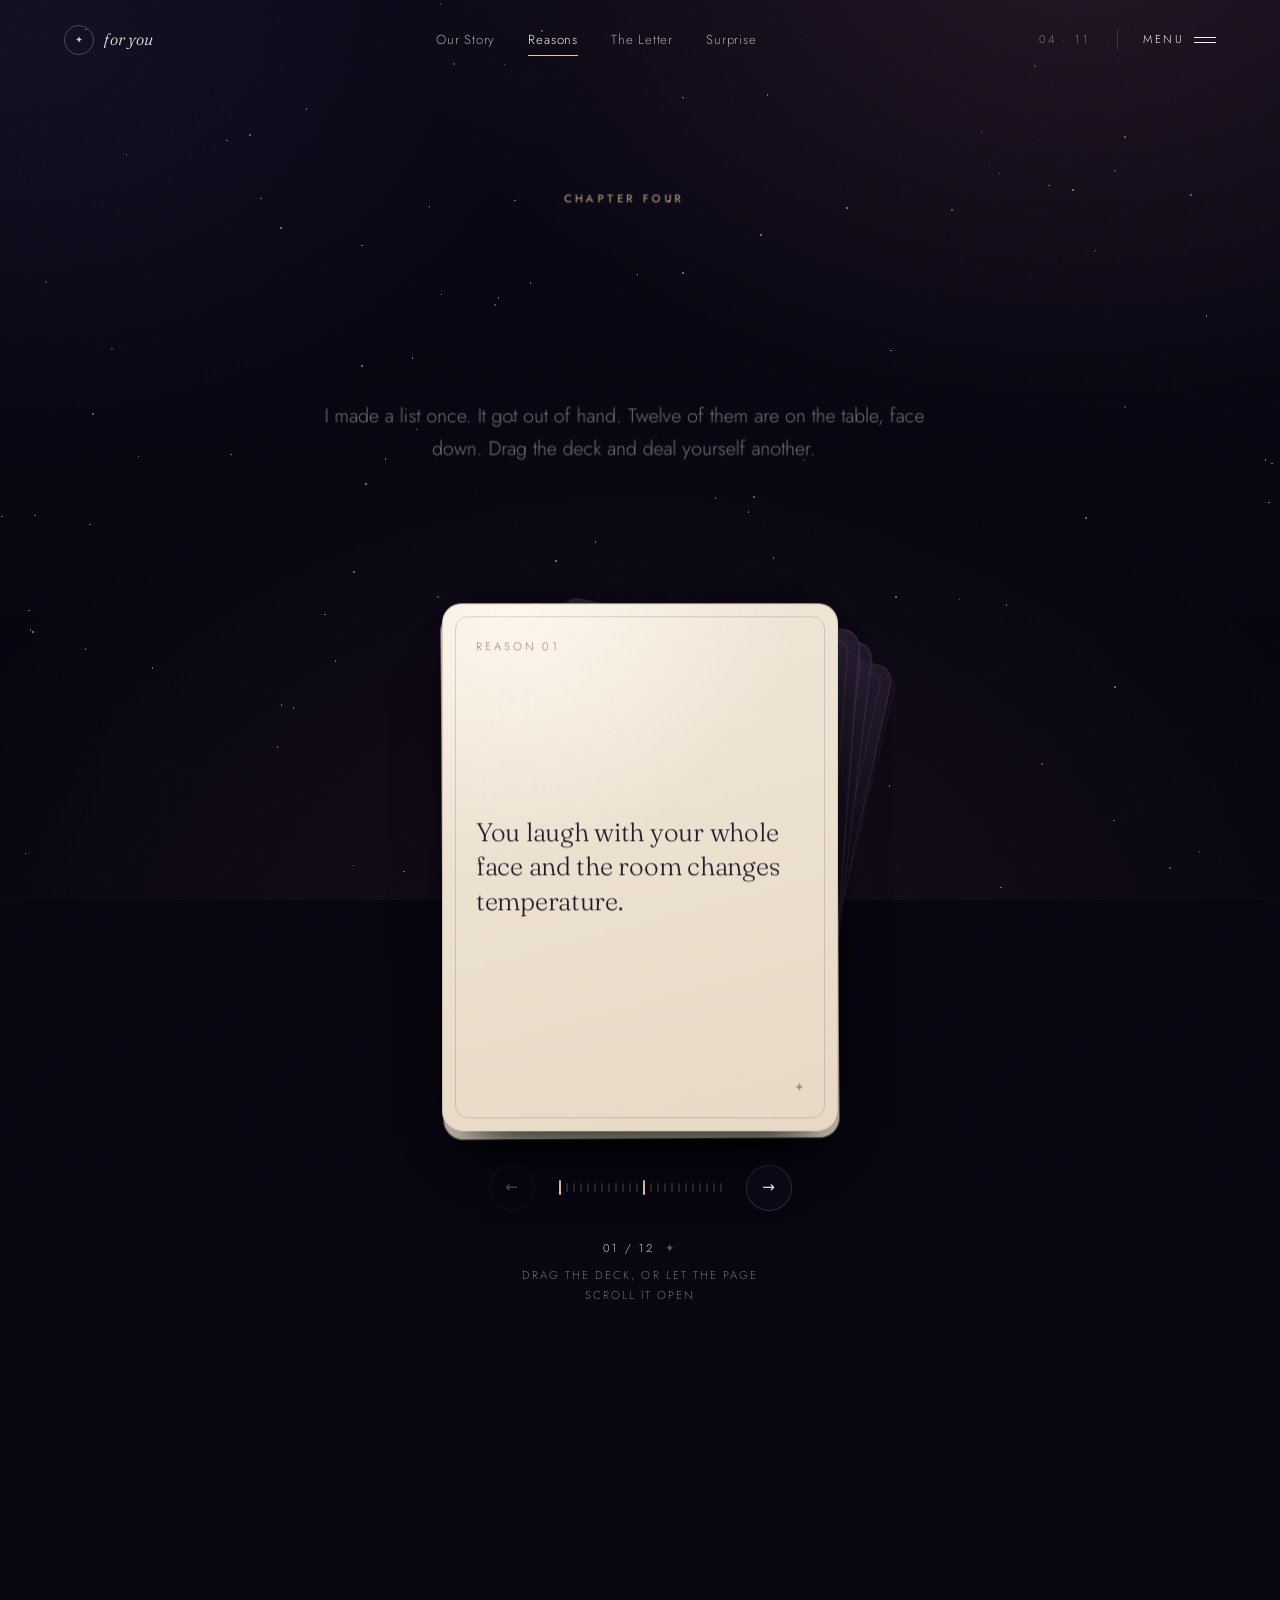
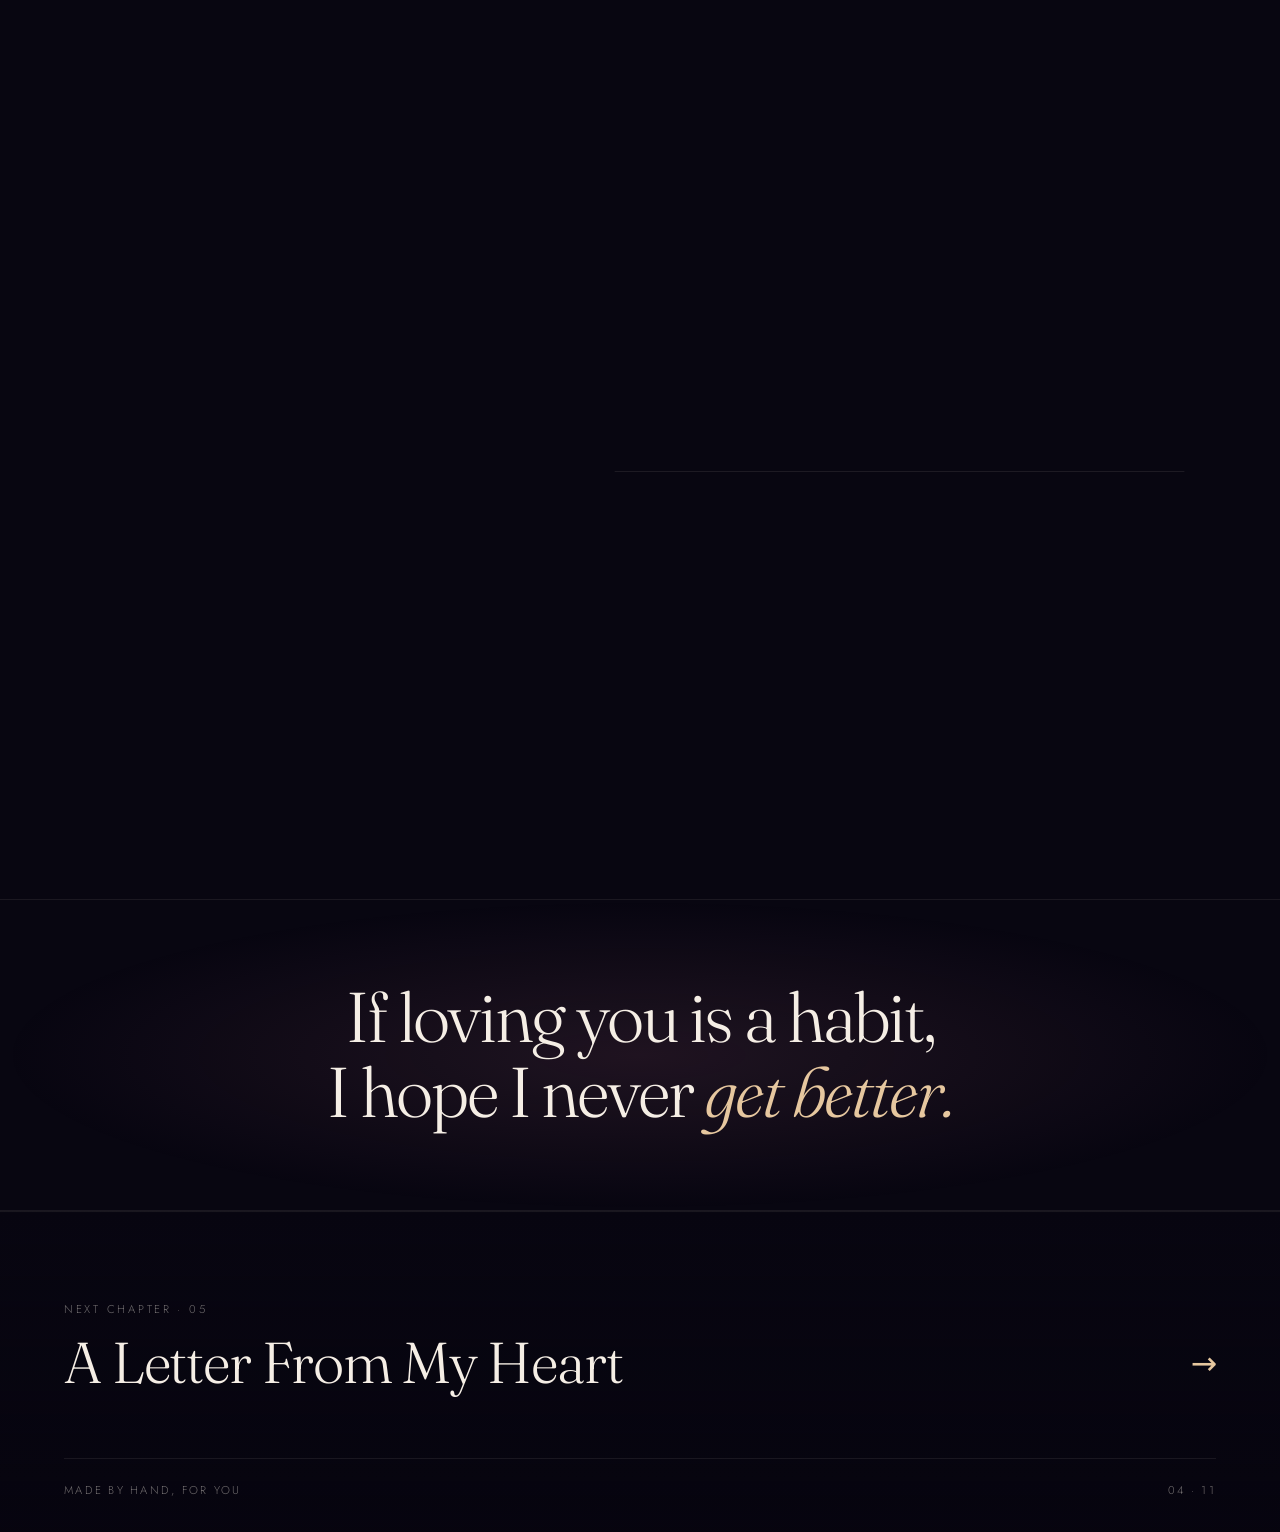
==== commit e33d2446: "Update __deckdom3.html" ====
--- a/__deckdom3.html
+++ b/__deckdom3.html
@@ -128,13 +128,13 @@
       </div>
       <ul class="small-list">
         <li data-reveal="" data-revealed="1" style="translate: none; rotate: none; scale: none; opacity: 0; transform: translate(0px, 26px);"><span class="small-num">01</span><span>You save me the last bite without announcing it.</span></li>
-        <li data-reveal="" data-revealed="1" style="translate: none; rotate: none; scale: none; opacity: 0; transform: translate(0px, 26px);"><span class="small-num">02</span><span>You steal my hoodie and then deny the theft convincingly.</span></li>
-        <li data-reveal="" data-revealed="1" style="translate: none; rotate: none; scale: none; opacity: 0; transform: translate(0px, 26px);"><span class="small-num">03</span><span>Your hair in the morning, entirely unbothered by physics.</span></li>
+        
+        <li data-reveal="" data-revealed="1" style="translate: none; rotate: none; scale: none; opacity: 0; transform: translate(0px, 26px);"><span class="small-num">03</span><span>Your hair smell, entirely unbothered by physics.</span></li>
         <li data-reveal="" data-revealed="1" style="translate: none; rotate: none; scale: none; opacity: 0; transform: translate(0px, 26px);"><span class="small-num">04</span><span>You send me a song with no context and it is always right.</span></li>
         <li data-reveal="" data-revealed="1" style="translate: none; rotate: none; scale: none; opacity: 0; transform: translate(0px, 26px);"><span class="small-num">05</span><span>The way you say "come here" when you can tell I am spiralling.</span></li>
         <li data-reveal="" data-revealed="1" style="translate: none; rotate: none; scale: none; opacity: 0; transform: translate(0px, 26px);"><span class="small-num">06</span><span>You get excited about weather. Weather. I find it adorable.</span></li>
         <li data-reveal="" data-revealed="1" style="translate: none; rotate: none; scale: none; opacity: 0; transform: translate(0px, 26px);"><span class="small-num">07</span><span>You remember the version of a story I told once, badly, at 3 a.m.</span></li>
-        <li data-reveal="" data-revealed="1" style="translate: none; rotate: none; scale: none; opacity: 0; transform: translate(0px, 26px);"><span class="small-num">08</span><span>You leave your cup in exactly the same place every morning.</span></li>
+       
       </ul>
     </div>
   </section>
